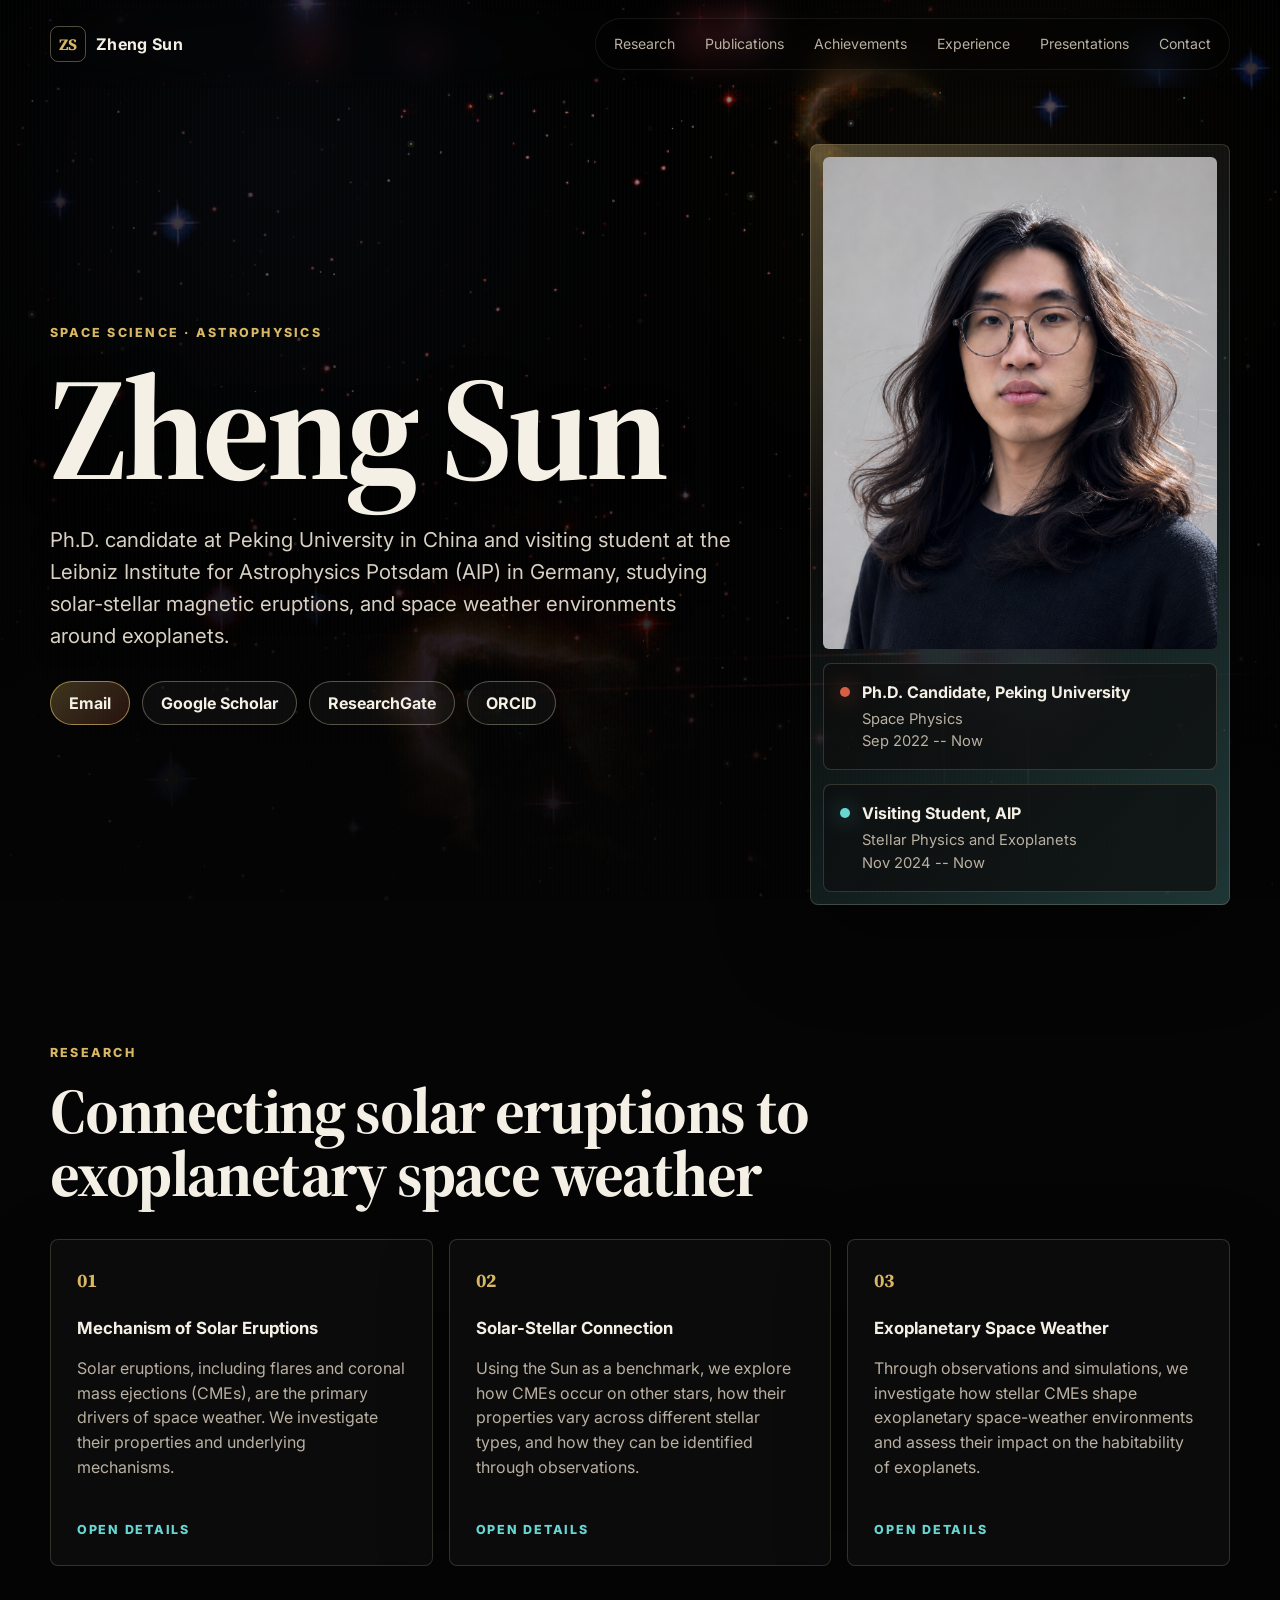
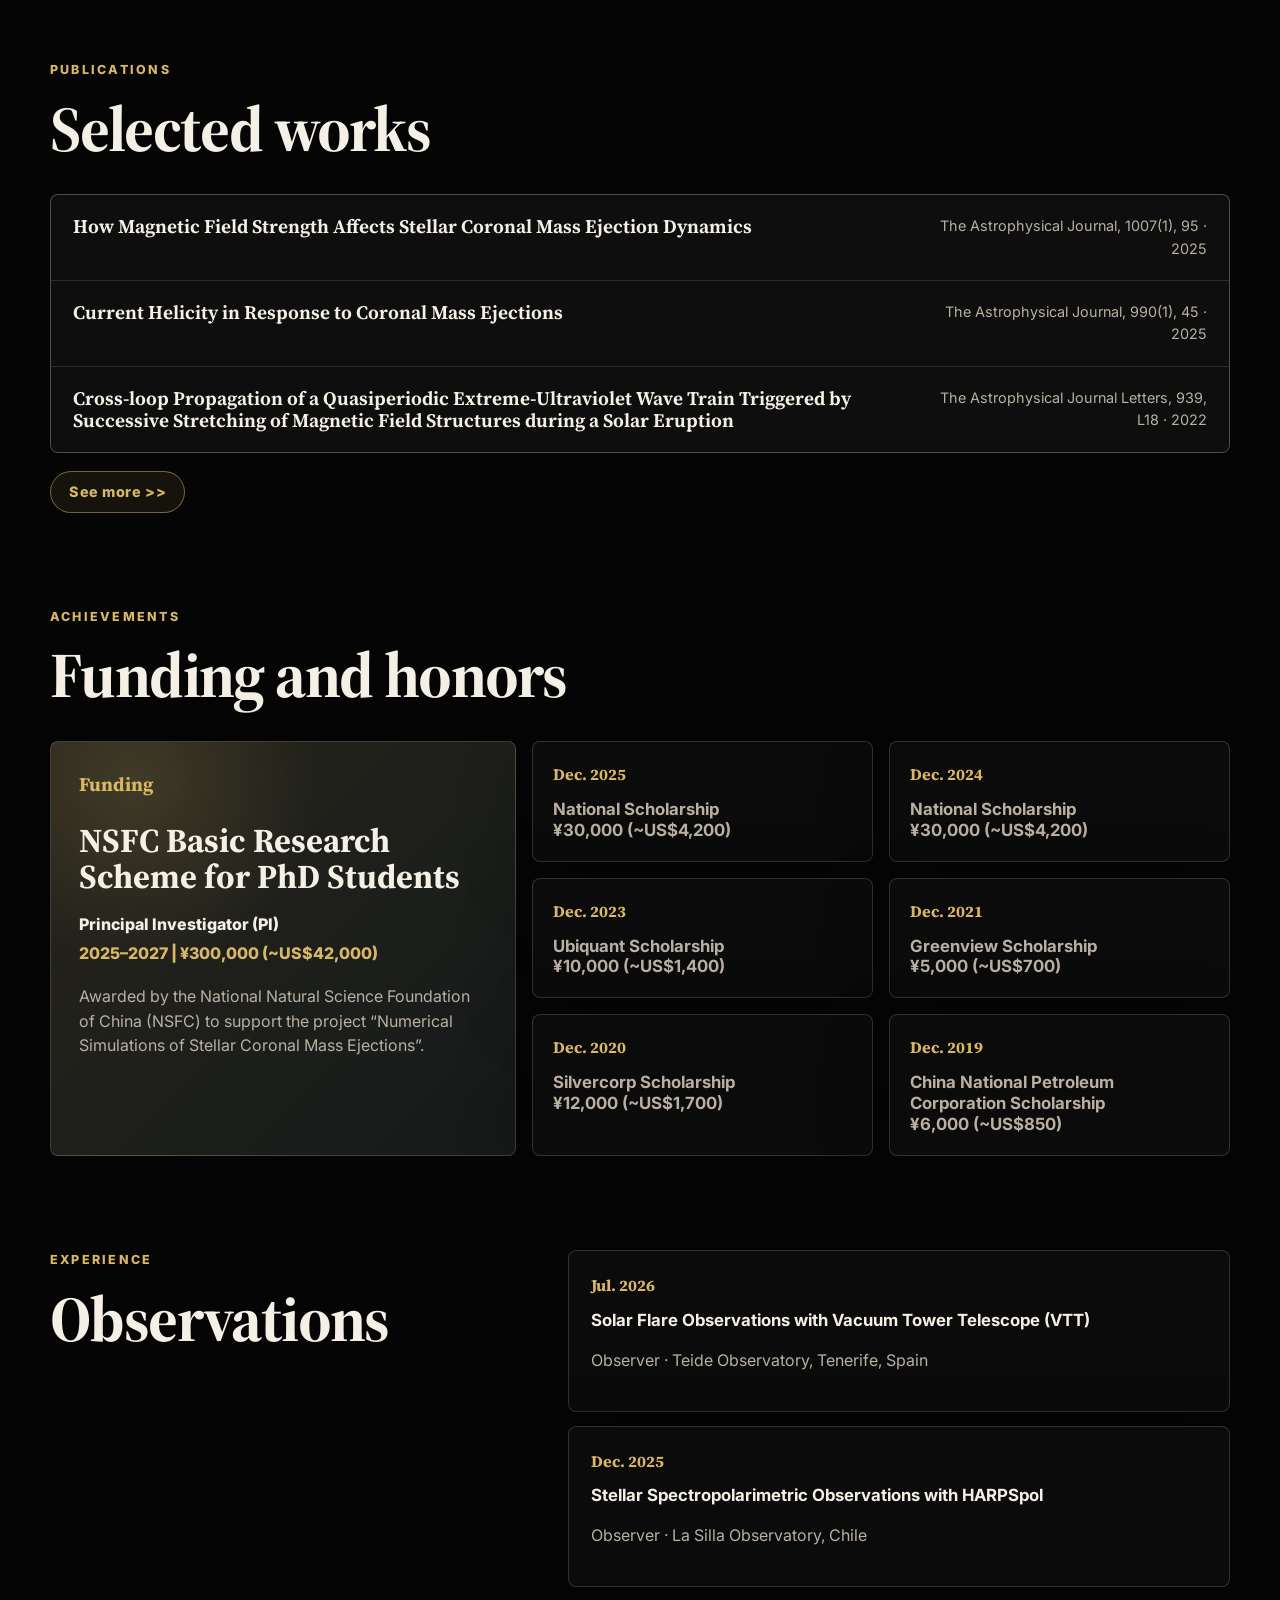
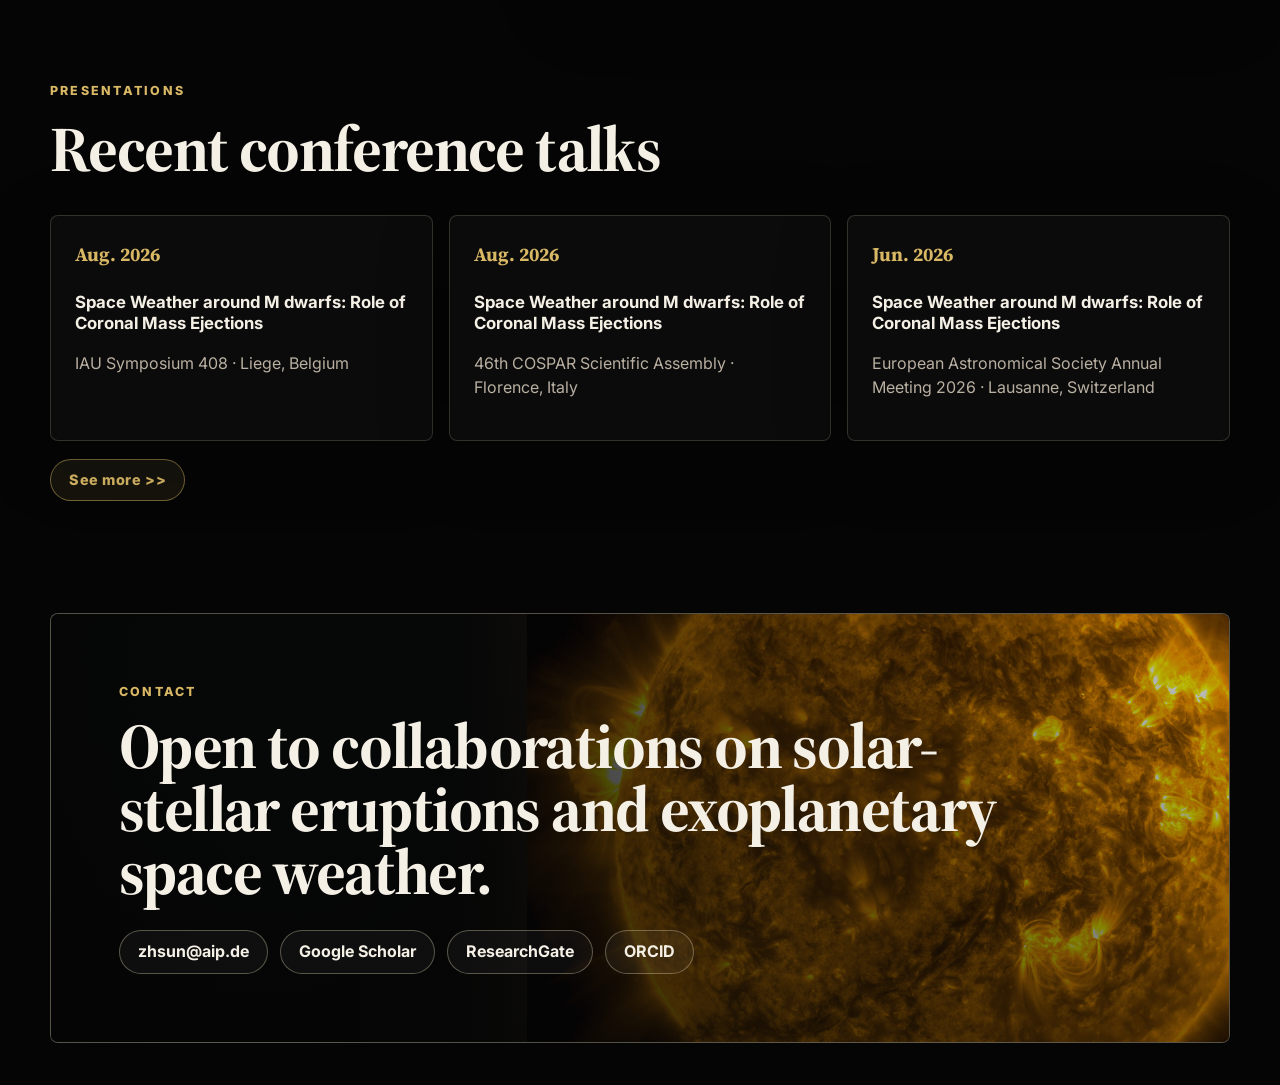
==== index.html @ a1263d25 "Update research portfolio sections" ====
<!doctype html>
<html lang="en">
  <head>
    <meta charset="UTF-8" />
    <meta name="viewport" content="width=device-width, initial-scale=1.0" />
    <meta
      name="description"
      content="Zheng Sun, Ph.D. candidate in space physics working on solar and stellar magnetic eruptions, coronal mass ejections, and exoplanetary space weather."
    />
    <title>Zheng Sun | Space Physics</title>
    <link
      rel="icon"
      href='data:image/svg+xml,<svg xmlns="http://www.w3.org/2000/svg" viewBox="0 0 64 64"><rect width="64" height="64" rx="12" fill="%23050505"/><text x="32" y="39" text-anchor="middle" font-family="Georgia" font-size="24" font-weight="700" fill="%23d8b765">ZS</text></svg>'
    />
    <link rel="preconnect" href="https://fonts.googleapis.com" />
    <link rel="preconnect" href="https://fonts.gstatic.com" crossorigin />
    <link
      href="https://fonts.googleapis.com/css2?family=Inter:wght@400;500;600;700;800&family=Source+Serif+4:opsz,wght@8..60,500;8..60,600;8..60,700&display=swap"
      rel="stylesheet"
    />
    <link rel="stylesheet" href="styles.css" />
  </head>
  <body>
    <div class="site-shell">
      <div class="cosmic-photo-layer" aria-hidden="true"></div>
      <canvas class="starfield" aria-hidden="true"></canvas>
      <div class="grain"></div>

      <header class="topbar" aria-label="Primary navigation">
        <a class="brand" href="#home" aria-label="Zheng Sun home">
          <span class="brand-mark">ZS</span>
          <span>Zheng Sun</span>
        </a>
        <div class="topbar-controls">
          <nav class="nav-links">
            <a href="#research" data-i18n="navResearch">Research</a>
            <a href="#publications" data-i18n="navPublications">Publications</a>
            <a href="#achievements" data-i18n="navAchievements">Achievements</a>
            <a href="#experience" data-i18n="navExperience">Experience</a>
            <a href="#talks" data-i18n="navPresentations">Presentations</a>
            <a href="#contact" data-i18n="navContact">Contact</a>
          </nav>
        </div>
      </header>

      <main id="home">
        <section class="hero section-grid" aria-labelledby="hero-title">
          <div class="hero-copy">
            <p class="eyebrow" data-i18n="heroEyebrow">Space Science · Astrophysics</p>
            <h1 id="hero-title">Zheng Sun</h1>
            <p class="hero-lede" data-i18n="heroLede">
              Ph.D. candidate at Peking University in China and visiting student at the Leibniz Institute for
              Astrophysics Potsdam (AIP) in Germany, studying solar-stellar magnetic eruptions, and
              space weather environments around exoplanets.
            </p>
            <div class="hero-actions" aria-label="Profile links">
              <a class="button primary" href="mailto:zhsun@aip.de" data-i18n="email">Email</a>
              <a
                class="button"
                href="https://scholar.google.com/citations?user=lBU4pfsAAAAJ&hl=zh-CN"
                target="_blank"
                rel="noreferrer"
                >Google Scholar</a
              >
              <a
                class="button"
                href="https://www.researchgate.net/profile/Zheng-Sun-27?ev=hdr_xprf"
                target="_blank"
                rel="noreferrer"
                >ResearchGate</a
              >
              <a
                class="button"
                href="https://orcid.org/0000-0001-5657-7587"
                target="_blank"
                rel="noreferrer"
                >ORCID</a
              >
            </div>
          </div>

          <aside class="portrait-panel" aria-label="Portrait and current roles">
            <div class="portrait-frame">
              <img src="assets/images/portrait.png" alt="Portrait of Zheng Sun" />
            </div>
            <div class="role-card">
              <span class="status-dot" aria-hidden="true"></span>
              <div>
                <strong data-i18n="rolePhd">Ph.D. Candidate, Peking University</strong>
                <p data-i18n="rolePhdMeta">Space Physics<br>Sep 2022 -- Now</p>
              </div>
            </div>
            <div class="role-card muted">
              <span class="status-dot cool" aria-hidden="true"></span>
              <div>
                <strong data-i18n="roleAip">Visiting Student, AIP</strong>
                <p data-i18n="roleAipMeta">Stellar Physics and Exoplanets<br>Nov 2024 -- Now</p>
              </div>
            </div>
          </aside>
        </section>

        <section id="research" class="section-block">
          <div class="section-heading">
            <p class="eyebrow" data-i18n="researchEyebrow">Research</p>
            <h2 data-i18n="researchTitle">Connecting solar eruptions to exoplanetary space weather</h2>
          </div>
          <div class="research-grid">
            <button class="research-card research-trigger" type="button" data-research-panel="0">
              <span class="card-index">01</span>
              <h3 data-i18n="researchCard1Title">Mechanism of Solar Eruptions</h3>
              <p data-i18n="researchCard1Text">
                Solar eruptions, including flares and coronal mass ejections (CMEs), are the primary drivers of space weather. We investigate their properties and underlying mechanisms.
              </p>
              <span class="research-card-action" data-i18n="researchDetailsCta">Open details</span>
            </button>
            <button class="research-card research-trigger" type="button" data-research-panel="1">
              <span class="card-index">02</span>
              <h3 data-i18n="researchCard2Title">Solar-Stellar Connection</h3>
              <p data-i18n="researchCard2Text">
                Using the Sun as a benchmark, we explore how CMEs occur on other stars, how their properties vary across different stellar types, and how they can be identified through observations.
              </p>
              <span class="research-card-action" data-i18n="researchDetailsCta">Open details</span>
            </button>
            <button class="research-card research-trigger" type="button" data-research-panel="2">
              <span class="card-index">03</span>
              <h3 data-i18n="researchCard3Title">Exoplanetary Space Weather</h3>
              <p data-i18n="researchCard3Text">
                Through numerical simulations, we investigate how stellar CMEs shape exoplanetary space-weather environments and assess their impact on the habitability of exoplanets.
              </p>
              <span class="research-card-action" data-i18n="researchDetailsCta">Open details</span>
            </button>
          </div>
        </section>

        <div class="research-modal" data-research-modal hidden aria-hidden="true">
          <div class="research-modal-backdrop" data-research-close></div>
          <section class="research-dialog" role="dialog" aria-modal="true" aria-labelledby="research-modal-title" tabindex="-1">
            <button class="research-close" type="button" data-research-close data-i18n-aria-label="closeResearchModal" aria-label="Close research details">×</button>
            <span class="card-index" data-research-modal-index>01</span>
            <h2 id="research-modal-title" data-research-modal-title></h2>
            <p class="research-modal-summary" data-research-modal-summary></p>
            <div class="research-work-list" data-research-modal-works></div>
          </section>
        </div>

        <section id="publications" class="section-block publications">
          <div class="section-heading">
            <p class="eyebrow" data-i18n="publicationsEyebrow">Publications</p>
            <h2 data-i18n="publicationsTitle">Selected works</h2>
          </div>
          <ol class="publication-list">
            <li>
              <a href="https://iopscience.iop.org/article/10.3847/1538-4357/ae884c" target="_blank" rel="noreferrer" data-i18n="pubSelected1">
                How Magnetic Field Strength Affects Stellar Coronal Mass Ejection Dynamics
              </a>
              <span>The Astrophysical Journal, 1007(1), 95 · 2025</span>
            </li>
            <li>
              <a href="https://iopscience.iop.org/article/10.3847/1538-4357/adf18b/meta" target="_blank" rel="noreferrer" data-i18n="pubSelected2">
                Current Helicity in Response to Coronal Mass Ejections
              </a>
              <span>The Astrophysical Journal, 990(1), 45 · 2025</span>
            </li>
            <li>
              <a href="https://iopscience.iop.org/article/10.3847/2041-8213/ac9aff/meta" target="_blank" rel="noreferrer" data-i18n="pubSelected3">
                Cross-loop Propagation of a Quasiperiodic Extreme-Ultraviolet Wave Train Triggered by Successive Stretching of Magnetic Field Structures during a Solar Eruption
              </a>
              <span>The Astrophysical Journal Letters, 939, L18 · 2022</span>
            </li>
          </ol>
          <button class="expand-button" type="button" data-toggle="all-publications" data-i18n="seeMore" aria-expanded="false">
            See more&gt;&gt;
          </button>
          <div id="all-publications" class="expand-panel" hidden>
            <h3 data-i18n="firstAuthorPublications">First-author publications</h3>
            <ol class="compact-list">
              <li><strong>Z. Sun</strong>, J.D. Alvarado-Gómez, H. Tian, et al. (2025), A Stellar Coronal Mass Ejection Candidate Detected on the Young Solar-Type Star DS Tucana A with VLT/ESPRESSO, submitted to <em>The Astrophysical Journal</em>.</li>
              <li><strong>Z. Sun</strong>, J.D. Alvarado-Gómez, H. Tian, et al. (2025), Intense but Harmless: Space Weather around an M dwarf, submitted to <em>The Astrophysical Journal</em>.</li>
              <li><strong>Z. Sun</strong>, J.D. Alvarado-Gómez &amp; H. Tian (2025). <a href="https://iopscience.iop.org/article/10.3847/1538-4357/ae884c" target="_blank" rel="noreferrer">How Magnetic Field Strength Affects Stellar Coronal Mass Ejection Dynamics</a>. <em>The Astrophysical Journal, 1007(1), 95.</em></li>
              <li><strong>Z. Sun</strong>, J.D. Alvarado-Gómez, H. Tian, et al. (2025). <a href="https://www.aanda.org/articles/aa/full_html/2026/07/aa59875-26/aa59875-26.html" target="_blank" rel="noreferrer">Fine-scale downflows above flare ribbons captured by Solar Orbiter/EUI</a>. <em>Astronomy &amp; Astrophysics, 711, A279</em>.</li>
              <li><strong>Z. Sun</strong>, T. Li, X. Bian, et al. (2025). <a href="https://iopscience.iop.org/article/10.3847/1538-4357/adf18b/meta" target="_blank" rel="noreferrer">Current Helicity in Response to Coronal Mass Ejections</a>. <em>The Astrophysical Jounal, 990(1), 45.</em></li>
              <li><strong>Z. Sun</strong>, H. Tian, T. Li, et al. (2024). <a href="https://iopscience.iop.org/article/10.3847/1538-4357/ad738d" target="_blank" rel="noreferrer">Fast Downflows Observed during a Polar Crown Filament Eruption</a>. <em>The Astrophysical Journal, 974(2), 205.</em></li>
              <li><strong>Z. Sun</strong>, T. Li, Y. Hou, et al. (2024). <a href="https://link.springer.com/article/10.1007/s11207-024-02329-4" target="_blank" rel="noreferrer">The Origin of an Intense Geomagnetic Storm on 2023 December 1st: Successive Buildup and Eruption of Multiple Magnetic Flux Ropes</a>. <em>Solar Physics, 299(6), 1-22.</em></li>
              <li><strong>Z. Sun</strong>, T. Li, Q. Wang, et al. (2024). <a href="https://www.aanda.org/articles/aa/abs/2024/06/aa48734-23/aa48734-23.html" target="_blank" rel="noreferrer">Magnetic helicity evolution during active region emergence and subsequent flare productivity</a>. <em>Astronomy &amp; Astrophysics, 686, A148.</em></li>
              <li><strong>Z. Sun</strong>, T. Li, H. Tian, et al. (2023). <a href="https://iopscience.iop.org/article/10.3847/1538-4357/ace5b1/meta" target="_blank" rel="noreferrer">Observation of Two Splitting Processes in a Partial Filament Eruption on the Sun: the Role of Breakout Reconnection</a>. <em>The Astrophysical Journal, 953(2), 148.</em></li>
              <li><strong>Z. Sun</strong>, H. Tian, P. F. Chen, et al. (2022). <a href="https://iopscience.iop.org/article/10.3847/2041-8213/ac9aff/meta" target="_blank" rel="noreferrer">Cross-loop Propagation of a Quasiperiodic Extreme-Ultraviolet Wave Train Triggered by Successive Stretching of Magnetic Field Structures during a Solar Eruption</a>. <em>The Astrophysical Journal Letters, 939(2), L18.</em></li>
            </ol>
            <h3 data-i18n="coauthoredPublications">Co-authored publications</h3>
            <ol class="compact-list">
              <li>Z. Wu, T. Van Doorsselaere, J. He, …, &amp; <strong>Z. Sun</strong>. (2026). <a href="https://iopscience.iop.org/article/10.3847/2041-8213/ae7369" target="_blank" rel="noreferrer">Imaging Magnetically Driven Astrospheres: A Forward Modelling Approach</a>. <em>The Astrophysical Journal Letters, 1005(2), L41</em></li>
              <li>X. Duan, T. Li, Y. Cui, … &amp; <strong>Z. Sun</strong>. (2026). <a href="https://iopscience.iop.org/article/10.3847/1538-4357/ae63bb" target="_blank" rel="noreferrer">Solar Energetic Particle Events and Associated Type II Radio Bursts from Different Source Regions</a>. <em>The Astrophysical Journal, 1003(1), 53.</em></li>
              <li>F. Qiao, H. Li, J. Wang, Y. Duan, <strong>Z. Sun</strong>, et al. (2025). <a href="https://iopscience.iop.org/article/10.3847/1538-4357/ae4bd9" target="_blank" rel="noreferrer">Fine Structure and Formation Mechanism of a Sunspot Bipolar Light Bridge in NOAA AR 13663</a>. <em>The Astrophysical Journal, 1000(2), 205.</em></li>
              <li>Y. Duan, X. Yan, J. Hong, …, <strong>Z. Sun</strong>, et al. (2025). <a href="https://www.aanda.org/articles/aa/abs/2026/02/aa57158-25/aa57158-25.html" target="_blank" rel="noreferrer">Resolving Interchange Reconnection Dynamics in a Fan-Spine-like Topology Observed by Solar Orbiter</a>. <em>Astronomy &amp; Astrophysics, 706, A1.</em></li>
              <li>X. Duan, T. Li, Y. Hou, …, <strong>Z. Sun</strong>, et al. (2025). <a href="https://iopscience.iop.org/article/10.3847/1538-4357/ade9af" target="_blank" rel="noreferrer">A Statistical Analysis of Magnetic Parameters in Solar Source Regions of Halo Coronal Mass Ejections with and without Solar Energetic Particle Events</a>. <em>The Astrophysical Journal, 988(2), 265.</em></li>
              <li>Y. Chen, H. Lu, H. Tian, …, <strong>Z. Sun</strong>, et al. (2025). <a href="https://iopscience.iop.org/article/10.3847/2041-8213/ade685" target="_blank" rel="noreferrer">Asymmetries in Fe IX 17.1 nm and Fe XII 19.5 nm Line Profiles as Possible Signatures of Obscuration Dimming in Sun-as-a-star Spectra</a>. <em>The Astrophysical Journal Letters, 987(1), L22.</em></li>
              <li>Y. Zhang, T. Li, W. Teng, …, <strong>Z. Sun</strong>, et al. (2025). <a href="https://iopscience.iop.org/article/10.3847/2041-8213/add33b" target="_blank" rel="noreferrer">Quasiperiodic Slow-propagating Extreme-ultraviolet “Wave” Trains after the Filament Eruption</a>. <em>The Astrophysical Journal Letters, 985(1), L1.</em></li>
              <li>L. Chan, X. Bai, Y. Feng, … &amp; <strong>Z. Sun</strong>. (2025). <a href="https://iopscience.iop.org/article/10.3847/1538-4357/adc10a" target="_blank" rel="noreferrer">The Detectability of Coronal Mass Ejections in the Low Corona Using Multi-slit Extreme-ultraviolet Spectroscopy</a>. <em>The Astrophysical Journal, 984(2), 141.</em></li>
              <li>Y. Zhang, T. Li, Y. Hou, X. Duan, <strong>Z. Sun</strong>, et al. (2025). <a href="https://iopscience.iop.org/article/10.3847/2041-8213/adbb6e" target="_blank" rel="noreferrer">Quasiperiodic Super-Alfvénic Slippage along Flare Ribbons Observed by the Interface Region Imaging Spectrograph</a>. <em>The Astrophysical Journal Letters, 982(1), L9.</em></li>
              <li>Y. Duan, H. Chen, Z. Hou, <strong>Z. Sun</strong>, et al. (2025). <a href="https://iopscience.iop.org/article/10.3847/1538-4357/ada556" target="_blank" rel="noreferrer">Ubiquitous Small-scale Extreme-ultraviolet Upflow-like Events above Network Regions Observed by the Solar Orbiter/Extreme Ultraviolet Imager</a>. <em>The Astrophysical Journal, 979(2), 195.</em></li>
              <li>H. Lu, H. Tian, L. Zhang, … &amp; <strong>Z. Sun</strong>. (2025). <a href="https://iopscience.iop.org/article/10.3847/2041-8213/ad93cc/meta" target="_blank" rel="noreferrer">An Extreme Stellar Prominence Eruption Observed by LAMOST Time-Domain Spectroscopy</a>. <em>The Astrophysical Journal Letters, 978(2), L32.</em></li>
              <li>F. Qiao, L. Li, H. Tian, … &amp; <strong>Z. Sun</strong>. (2024). <a href="https://iopscience.iop.org/article/10.3847/1538-4357/ad6770" target="_blank" rel="noreferrer">Three Types of Solar Coronal Rain during Magnetic Reconnection between Open and Closed Magnetic Structures</a>. <em>The Astrophysical Journal, 973(1), 57.</em></li>
              <li>Z. Yang, H. Tian, Y. Zhu, … &amp; <strong>Z. Sun</strong>. (2024). <a href="https://iopscience.iop.org/article/10.3847/1538-4357/ad2a44" target="_blank" rel="noreferrer">Is It Possible to Detect Coronal Mass Ejections on Solar-Type Stars through Extreme-Ultraviolet Spectral Observations?</a>. <em>The Astrophysical Journal, 966(1), 24.</em></li>
              <li>Y. Duan, H. Tian, H. Chen, Y. Shen, <strong>Z. Sun</strong>, et al. (2024). <a href="https://iopscience.iop.org/article/10.3847/2041-8213/ad24f3/meta" target="_blank" rel="noreferrer">Formation of Fan-spine Magnetic Topologies through Flux Emergence and Subsequent Jet Production</a>. <em>The Astrophysical Journal Letters, 962(2), L38.</em></li>
              <li>X. Bai, H. Tian, Y. Deng, …, <strong>Z. Sun</strong>, et al. (2023). <a href="https://iopscience.iop.org/article/10.1088/1674-4527/accc74/meta" target="_blank" rel="noreferrer">The Solar Upper Transition Region Imager (SUTRI) onboard the SATech-01 Satellite</a>. <em>Research in Astronomy and Astrophysics, 23(6), 065014.</em></li>
            </ol>
          </div>
        </section>

        <section id="achievements" class="section-block achievements-section">
          <div class="section-heading">
            <p class="eyebrow" data-i18n="achievementsEyebrow">Achievements</p>
            <h2 data-i18n="achievementsTitle">Funding and honors</h2>
          </div>
          <div class="achievement-layout">
            <article class="achievement-card funding-card">
              <span class="card-index" data-i18n="fundingLabel">Funding</span>
              <h3 data-i18n="fundingTitle">NSFC Basic Research Scheme for PhD Students</h3>
              <p class="achievement-role" data-i18n="fundingRole">Principal Investigator (PI)</p>
              <p class="achievement-meta" data-i18n="fundingMeta">2025–2027 | ¥300,000 (~US$42,000)</p>
              <p data-i18n="fundingDesc">
                Awarded by the National Natural Science Foundation of China (NSFC) to support the project “Numerical Simulations of Stellar Coronal Mass Ejections”.
              </p>
            </article>
 <div class="award-list" aria-label="Scholarships and honors">
  <article class="award-card">
    <time>Dec. 2025</time>
    <h3 data-i18n="award1">National Scholarship<br>¥30,000 (~US$4.2k)</h3>
  </article>

  <article class="award-card">
    <time>Dec. 2024</time>
    <h3 data-i18n="award2">National Scholarship<br>¥30,000 (~US$4,200)</h3>
  </article>

  <article class="award-card">
    <time>Dec. 2023</time>
    <h3 data-i18n="award3">Ubiquant Scholarship<br>¥10,000 (~US$1,400)</h3>
  </article>

  <article class="award-card">
    <time>Dec. 2021</time>
    <h3 data-i18n="award4">Greenview Scholarship<br>¥5,000 (~US$700)</h3>
  </article>

  <article class="award-card">
    <time>Dec. 2020</time>
    <h3 data-i18n="award5">Silvercorp Scholarship<br>¥12,000 (~US$1,700)</h3>
  </article>

  <article class="award-card">
    <time>Dec. 2019</time>
    <h3 data-i18n="award6">China National Petroleum Corporation Scholarship<br>¥6,000 (~US$850)</h3>
  </article>
</div>

          </div>
        </section>

        <section id="experience" class="section-block split-section">
          <div class="section-heading">
            <p class="eyebrow" data-i18n="experienceEyebrow">Experience</p>
            <h2 data-i18n="experienceTitle">Observations</h2>
          </div>
          <div class="timeline">
            <article>
              <time>Jul. 2026</time>
              <h3 data-i18n="experience1Title">Solar Flare Observations with Vacuum Tower Telescope (VTT)</h3>
              <p data-i18n="experience1Text">Observer · Teide Observatory, Tenerife, Spain</p>
            </article>
            <article>
              <time>Dec. 2025</time>
              <h3 data-i18n="experience2Title">Stellar Spectropolarimetric Observations with HARPSpol</h3>
              <p data-i18n="experience2Text">Observer · La Silla Observatory, Chile</p>
            </article>
            
            
          </div>
        </section>

        <section id="talks" class="section-block talks-panel">
          <div class="section-heading">
            <p class="eyebrow" data-i18n="talksEyebrow">Presentations</p>
            <h2 data-i18n="talksTitle">Recent conference talks</h2>
          </div>
          <div class="talk-grid">
            <article>
              <span>Aug. 2026</span>
              <h3 data-i18n="talk1Title">Space Weather around M dwarfs: Role of Coronal Mass Ejections</h3>
              <p data-i18n="talk1Text">IAU Symposium 408 · Liege, Belgium</p>
            </article>
            <article>
              <span>Aug. 2026</span>
              <h3 data-i18n="talk2Title">Space Weather around M dwarfs: Role of Coronal Mass Ejections</h3>
              <p data-i18n="talk2Text">46th COSPAR Scientific Assembly · Florence, Italy</p>
            </article>
            <article>
              <span>Jun. 2026</span>
              <h3 data-i18n="talk3Title">Space Weather around M dwarfs: Role of Coronal Mass Ejections</h3>
              <p data-i18n="talk3Text">European Astronomical Society Annual Meeting 2026 · Lausanne, Switzerland</p>
            </article>
          </div>
          <button class="expand-button" type="button" data-toggle="all-talks" data-i18n="seeMore" aria-expanded="false">
            See more &gt;&gt;
          </button>
          <div id="all-talks" class="expand-panel" hidden>
            <h3 data-i18n="contributedTalks">Contributed talks</h3>
            <ol class="compact-list">
              <li>IAU Symposium 408: Unraveling the Joint Lives of Stars and Exoplanets, Liege, Belgium, Aug. 17-21, 2026. Space Weather around M dwarfs: Role of Coronal Mass Ejections.</li>
              <li>46th COSPAR Scientific Assembly, Florence, Italy, Aug. 1-9, 2026. Space Weather around M dwarfs: Role of Coronal Mass Ejections.</li>
              <li>EAS Annual Meeting 2026, Lausanne, Switzerland, Jun. 29-Jul. 3, 2026. Space Weather around M dwarfs: Role of Coronal Mass Ejections.</li>
              <li>EGU General Assembly 2026, Vienna, Austria, May 3-8, 2026. Current Helicity Reversal during Coronal Mass Ejections.</li>
              <li>Berlin Early-career Space Research Conference, Berlin, Germany, Oct. 6-7, 2025. Space Weather around Moderately-rotating Fully Convective M dwarfs.</li>
              <li>IAU Symposium 400: Solar and Stellar Multi-scale Activitity, Medellin, Colombia, Jul. 21-25, 2025. Space Weather around Moderately-rotating Fully Convective M dwarfs.</li>
              <li>EAS Annual Meeting 2025, Cork, Ireland, Jun. 23-27, 2025. Space Weather around Moderately-rotating Fully Convective M dwarfs.</li>
              <li>6th SWMF User Meeting, online, Mar. 6-7, 2025. Space Weather around Moderately-rotating Fully Convective M dwarfs.</li>
              <li>4th Solar Activity Workshop, Weihai, China, Aug. 12-15, 2024. Fast Downflows in a Polar Crown Filament Eruption.</li>
              <li>45th COSPAR Scientific Assembly, Busan, South Korea, Jul. 13-21, 2024. Magnetic Helicity Evolution during Active Region Emergence and Subsequent Flare Productivity.</li>
              <li>ISSI-BJ International Team Meeting on Magnetohydrodynamic Wavetrains as a Tool for Probing the Solar
Corona, Beijing, China, Dec. 4-8, 2023. Cross-loop EUV Wave Train Triggered by Successive Stretching of Magnetic Field Structures Triggered by Successive Stretching of Magnetic Field Structures during a Solar Eruption.</li>
              <li>1st Joint Conference of ASO-S and CHASE Missions, Wuxi, China, Oct. 10-13, 2023. Two Splitting Processes in a Partial Filament Eruption.</li>
              <li>13th National Space Weather Symposium, Kunming, China, Jul. 18-22, 2023. Magnetic Helicity Evolution during Active Region Emergence and Subsequent Flare Productivity.</li>
              <li>National Solar Physics Meeting, Chengdu, China, Jun. 7-11, 2023. Cross-loop EUV Wave Train Triggered by Successive Stretching of Magnetic Field Structures.</li>
              <li>Workshop on Waves in the Solar and Stellar Atmosphere, online, Apr. 4, 2023. Cross-loop EUV Wave Train Triggered by Successive Stretching of Magnetic Field Structures.</li>
            </ol>
            <h3 data-i18n="posters">Posters</h3>
            <ol class="compact-list">
              <li>Cool Stars 23, Tokyo, Japan, Jun. 15-19, 2026. Space Weather around M dwarfs: Role of Coronal Mass Ejections.</li>
              <li>Solar Orbiter Workshop, Berlin, Germany, Mar. 16-19, 2026. Fine-scale Downflows Above Flare Ribbons Captured by Solar Orbiter/EUI.</li>
              <li>17th European Solar Physics Meeting, Turin, Italy, Sep. 9-13, 2024. Magnetic Helicity Evolution during Active Region Emergence and Subsequent Flare Productivity.</li>
              <li>1st Sun and Space Weather Joint Conference, Altay, China, Aug. 18-21, 2024. Fast Downflows in a Polar Crown Filament Eruption.</li>
              <li>IAU Symposium 388: Solar and Stellar Coronal Mass Ejections, Krakow, Poland, May 5-10, 2024. Fast Downflows in a Polar Crown Filament Eruption.</li>
            </ol>
          </div>
        </section>

        <section id="contact" class="section-block contact-section">
          <div class="contact-visual" aria-hidden="true">
            <img class="contact-sun" src="assets/images/nasa/sdo-sun.jpg" alt="" />
          </div>
          <div class="contact-content">
            <p class="eyebrow" data-i18n="contactEyebrow">Contact</p>
            <h2 data-i18n="contactTitle">Open to collaborations on solar-stellar eruptions and exoplanetary space weather.</h2>
            <div class="contact-links">
              <a href="mailto:zhsun@aip.de">zhsun@aip.de</a>
              <a href="https://scholar.google.com/citations?user=lBU4pfsAAAAJ&hl=zh-CN" target="_blank" rel="noreferrer">Google Scholar</a>
              <a href="https://www.researchgate.net/profile/Zheng-Sun-27?ev=hdr_xprf" target="_blank" rel="noreferrer">ResearchGate</a>
              <a href="https://orcid.org/0000-0001-5657-7587" target="_blank" rel="noreferrer">ORCID</a>
            </div>
          </div>
        </section>
      </main>
    </div>
    <script src="script.js"></script>
    <!-- <script src="script.js"></script> -->
  </body>
</html>
---- styles.css ----
:root {
  color-scheme: dark;
  --bg: #050505;
  --panel: rgba(14, 15, 15, 0.72);
  --panel-strong: rgba(20, 22, 22, 0.9);
  --line: rgba(231, 219, 186, 0.18);
  --line-bright: rgba(231, 219, 186, 0.34);
  --text: #f5f0e6;
  --muted: #b9b0a2;
  --soft: #81796d;
  --gold: #d8b765;
  --cyan: #67d7d4;
  --ember: #d85f45;
  --shadow: 0 30px 90px rgba(0, 0, 0, 0.45);
  --serif: "Source Serif 4", Georgia, serif;
  --sans: "Inter", system-ui, -apple-system, BlinkMacSystemFont, "Segoe UI", sans-serif;
}

* {
  box-sizing: border-box;
}

html {
  scroll-behavior: smooth;
}

body {
  margin: 0;
  min-width: 320px;
  background: var(--bg);
  color: var(--text);
  font-family: var(--sans);
  line-height: 1.55;
}

body.modal-open {
  overflow: hidden;
}

a {
  color: inherit;
  text-decoration: none;
}

.site-shell {
  position: relative;
  min-height: 100vh;
  overflow: hidden;
  isolation: isolate;
}

.cosmic-photo-layer,
.starfield,
.grain {
  position: fixed;
  inset: 0;
  width: 100%;
  height: 100%;
  pointer-events: none;
}

.cosmic-photo-layer {
  position: fixed;
  z-index: -5;
  background:
    radial-gradient(circle at 30% 48%, rgba(0, 0, 0, 0.02), rgba(0, 0, 0, 0.32) 46%, rgba(0, 0, 0, 0.66) 100%),
    linear-gradient(90deg, rgba(0, 0, 0, 0.6), rgba(0, 0, 0, 0.08) 48%, rgba(0, 0, 0, 0.34)),
    linear-gradient(180deg, rgba(0, 0, 0, 0.02), rgba(0, 0, 0, 0.56) 92%),
    url("assets/images/nasa/hubble-freggs.jpg") center center / cover no-repeat;
  filter: saturate(1.28) contrast(1.08) brightness(1.08);
  opacity: 0.98;
}

.starfield {
  opacity: 0.9;
  z-index: -4;
}

.grain {
  z-index: -3;
  background:
    radial-gradient(circle at 22% 18%, rgba(80, 106, 156, 0.06), transparent 30%),
    radial-gradient(circle at 78% 20%, rgba(216, 183, 101, 0.045), transparent 28%),
    linear-gradient(180deg, rgba(5, 5, 5, 0), rgba(5, 5, 5, 0.72) 90%),
    linear-gradient(90deg, rgba(0, 0, 0, 0.34), transparent 52%, rgba(0, 0, 0, 0.12)),
    repeating-linear-gradient(90deg, rgba(255, 255, 255, 0.018) 0 1px, transparent 1px 4px);
}

.topbar {
  position: sticky;
  top: 0;
  z-index: 20;
  display: flex;
  align-items: center;
  justify-content: space-between;
  gap: 24px;
  width: min(1180px, calc(100% - 32px));
  margin: 0 auto;
  padding: 18px 0;
  backdrop-filter: blur(18px);
}

.brand,
.nav-links,
.topbar-controls {
  display: flex;
  align-items: center;
}

.brand {
  gap: 10px;
  font-weight: 700;
  letter-spacing: 0.02em;
}

.brand-mark {
  display: grid;
  width: 36px;
  height: 36px;
  place-items: center;
  border: 1px solid var(--line-bright);
  border-radius: 8px;
  color: var(--gold);
  font-family: var(--serif);
  font-weight: 700;
}

.topbar-controls {
  gap: 10px;
  min-width: 0;
}

.nav-links {
  gap: 6px;
  padding: 6px;
  border: 1px solid rgba(245, 240, 230, 0.08);
  border-radius: 999px;
  background: rgba(5, 5, 5, 0.36);
}

.nav-links a {
  padding: 8px 12px;
  border-radius: 999px;
  color: var(--muted);
  font-size: 0.88rem;
  transition: color 160ms ease, background 160ms ease;
}

.nav-links a:hover,
.nav-links a:focus-visible {
  background: rgba(216, 183, 101, 0.1);
  color: var(--text);
}

main {
  width: min(1180px, calc(100% - 32px));
  margin: 0 auto;
}

.section-grid {
  display: grid;
  grid-template-columns: minmax(0, 1.24fr) minmax(320px, 0.76fr);
  gap: clamp(28px, 6vw, 76px);
  align-items: center;
}

.hero {
  min-height: min(820px, calc(100vh - 72px));
  padding: 56px 0 44px;
}

.eyebrow {
  margin: 0 0 14px;
  color: var(--gold);
  font-size: 0.78rem;
  font-weight: 800;
  letter-spacing: 0.18em;
  text-transform: uppercase;
}

h1,
h2,
h3,
p {
  margin-top: 0;
}

h1,
h2 {
  font-family: var(--serif);
  line-height: 0.98;
}

h1 {
  max-width: 760px;
  margin-bottom: 24px;
  font-size: clamp(4.25rem, 12vw, 9.2rem);
  letter-spacing: -0.03em;
  text-shadow: 0 8px 30px rgba(0, 0, 0, 0.72);
}

h2 {
  max-width: 880px;
  margin-bottom: 0;
  font-size: clamp(2rem, 5vw, 4.6rem);
  letter-spacing: -0.025em;
}

h3 {
  font-size: 1.05rem;
  line-height: 1.25;
}

.hero-lede {
  max-width: 760px;
  margin-bottom: 30px;
  color: #d8d0c3;
  font-size: clamp(1.05rem, 2vw, 1.28rem);
  text-shadow: 0 4px 18px rgba(0, 0, 0, 0.84);
}

.hero-actions,
.contact-links {
  display: flex;
  flex-wrap: wrap;
  gap: 12px;
}

.button,
.contact-links a {
  display: inline-flex;
  align-items: center;
  min-height: 44px;
  padding: 0 18px;
  border: 1px solid var(--line-bright);
  border-radius: 999px;
  background: rgba(255, 255, 255, 0.04);
  color: var(--text);
  font-weight: 700;
  transition: transform 180ms ease, border-color 180ms ease, background 180ms ease;
}

.button:hover,
.contact-links a:hover {
  transform: translateY(-2px);
  border-color: rgba(216, 183, 101, 0.75);
  background: rgba(216, 183, 101, 0.1);
}

.button.primary {
  border-color: rgba(216, 183, 101, 0.65);
  background: linear-gradient(135deg, rgba(216, 183, 101, 0.28), rgba(216, 95, 69, 0.16));
}

.portrait-panel {
  position: relative;
  display: grid;
  gap: 14px;
  padding: 12px;
  border: 1px solid var(--line);
  border-radius: 8px;
  background: linear-gradient(180deg, rgba(255, 255, 255, 0.06), rgba(255, 255, 255, 0.02));
  box-shadow: var(--shadow);
}

.portrait-panel::before {
  position: absolute;
  inset: -1px;
  z-index: -1;
  border-radius: inherit;
  background: linear-gradient(135deg, rgba(216, 183, 101, 0.3), transparent 34%, rgba(103, 215, 212, 0.22));
  content: "";
}

.portrait-frame {
  overflow: hidden;
  aspect-ratio: 4 / 5;
  border-radius: 6px;
  background: #111;
}

.portrait-frame img {
  display: block;
  width: 100%;
  height: 100%;
  object-fit: cover;
  object-position: center 18%;
  filter: saturate(0.82) contrast(1.05);
}

.role-card {
  display: grid;
  grid-template-columns: auto 1fr;
  gap: 12px;
  padding: 16px;
  border: 1px solid var(--line);
  border-radius: 8px;
  background: var(--panel);
}

.role-card p {
  margin: 3px 0 0;
  color: var(--muted);
  font-size: 0.92rem;
}

.status-dot {
  width: 10px;
  height: 10px;
  margin-top: 7px;
  border-radius: 50%;
  background: var(--ember);
  box-shadow: 0 0 22px rgba(216, 95, 69, 0.78);
}

.status-dot.cool {
  background: var(--cyan);
  box-shadow: 0 0 22px rgba(103, 215, 212, 0.7);
}

.section-block {
  padding: 94px 0 0;
}

.section-heading {
  display: grid;
  gap: 4px;
  margin-bottom: 34px;
}

.research-grid,
.talk-grid,
.award-list {
  display: grid;
  grid-template-columns: repeat(3, minmax(0, 1fr));
  gap: 16px;
}

.research-card,
.achievement-card,
.award-card,
.talk-grid article,
.timeline article {
  border: 1px solid var(--line);
  border-radius: 8px;
  background: var(--panel);
  box-shadow: 0 18px 70px rgba(0, 0, 0, 0.28);
}

.research-card {
  min-height: 272px;
  padding: 26px;
}

.research-trigger {
  display: grid;
  width: 100%;
  color: inherit;
  font: inherit;
  text-align: left;
  cursor: pointer;
  appearance: none;
  transition: transform 180ms ease, border-color 180ms ease, background 180ms ease, box-shadow 180ms ease;
}

.research-trigger:hover,
.research-trigger:focus-visible {
  transform: translateY(-4px);
  border-color: rgba(216, 183, 101, 0.46);
  background:
    radial-gradient(circle at 18% 8%, rgba(216, 183, 101, 0.12), transparent 34%),
    rgba(18, 18, 18, 0.78);
  box-shadow: 0 22px 80px rgba(0, 0, 0, 0.38);
  outline: none;
}

.research-card-action {
  align-self: end;
  margin-top: 24px;
  color: var(--cyan);
  font-size: 0.78rem;
  font-weight: 800;
  letter-spacing: 0.14em;
  text-transform: uppercase;
}

.research-modal {
  position: fixed;
  inset: 0;
  z-index: 80;
  display: grid;
  place-items: center;
  padding: clamp(14px, 3vw, 34px);
}

.research-modal[hidden] {
  display: none;
}

.research-modal-backdrop {
  position: absolute;
  inset: 0;
  background:
    radial-gradient(circle at 24% 18%, rgba(216, 183, 101, 0.16), transparent 28%),
    radial-gradient(circle at 78% 26%, rgba(103, 215, 212, 0.12), transparent 30%),
    linear-gradient(180deg, rgba(0, 0, 0, 0.64), rgba(0, 0, 0, 0.86));
  backdrop-filter: blur(18px) saturate(1.1);
}

.research-dialog {
  position: relative;
  width: min(1220px, 100%);
  max-height: min(840px, calc(100vh - 40px));
  overflow: auto;
  padding: clamp(24px, 4.6vw, 50px);
  border: 1px solid rgba(216, 183, 101, 0.38);
  border-radius: 12px;
  background:
    radial-gradient(circle at 16% 0%, rgba(216, 183, 101, 0.16), transparent 34%),
    radial-gradient(circle at 86% 12%, rgba(103, 215, 212, 0.12), transparent 32%),
    linear-gradient(145deg, rgba(20, 22, 22, 0.97), rgba(8, 8, 8, 0.95)),
    var(--panel-strong);
  box-shadow: 0 34px 110px rgba(0, 0, 0, 0.66), inset 0 1px 0 rgba(255, 255, 255, 0.08);
}

.research-dialog::before {
  position: absolute;
  top: 0;
  right: 76px;
  left: 42px;
  height: 1px;
  background: linear-gradient(90deg, transparent, rgba(216, 183, 101, 0.86), rgba(103, 215, 212, 0.42), transparent);
  content: "";
}

.research-dialog::after {
  position: absolute;
  top: 28px;
  right: 94px;
  width: 116px;
  height: 116px;
  border: 1px solid rgba(216, 183, 101, 0.18);
  border-radius: 999px;
  background:
    radial-gradient(circle, rgba(216, 183, 101, 0.18), transparent 56%),
    conic-gradient(from 80deg, transparent, rgba(103, 215, 212, 0.16), transparent, rgba(216, 183, 101, 0.18), transparent);
  opacity: 0.48;
  pointer-events: none;
  content: "";
}

.research-close {
  position: absolute;
  top: 18px;
  right: 18px;
  display: grid;
  width: 40px;
  height: 40px;
  place-items: center;
  border: 1px solid var(--line);
  border-radius: 999px;
  background: rgba(255, 255, 255, 0.04);
  color: var(--text);
  cursor: pointer;
  font: inherit;
  font-size: 1.5rem;
  line-height: 1;
}

.research-close:hover,
.research-close:focus-visible {
  border-color: rgba(216, 183, 101, 0.58);
  color: var(--gold);
  outline: none;
}

.research-dialog h2 {
  max-width: 840px;
  margin-bottom: 18px;
  padding-right: 42px;
  font-size: clamp(2rem, 5vw, 3.7rem);
}

.research-modal-summary {
  max-width: 820px;
  margin-bottom: 34px;
  color: var(--muted);
  font-size: 1.02rem;
}

.research-work-list {
  display: grid;
  gap: 22px;
}

.research-work-item {
  position: relative;
  display: grid;
  color: inherit;
  text-decoration: none;
  min-height: 342px;
  grid-template-columns: minmax(360px, 0.88fr) minmax(470px, 1.12fr);
  grid-template-rows: auto auto 1fr auto;
  gap: 12px 24px;
  overflow: hidden;
  padding: 18px;
  border: 1px solid rgba(231, 219, 186, 0.18);
  border-radius: 10px;
  background:
    linear-gradient(120deg, rgba(255, 255, 255, 0.05), transparent 34%),
    radial-gradient(circle at 12% 0%, rgba(216, 183, 101, 0.12), transparent 28%),
    rgba(255, 255, 255, 0.032);
  box-shadow: inset 0 1px 0 rgba(255, 255, 255, 0.055);
  transition: transform 180ms ease, border-color 180ms ease, background 180ms ease;
}

.research-work-item::before {
  position: absolute;
  inset: 0;
  border-radius: inherit;
  background:
    linear-gradient(90deg, rgba(216, 183, 101, 0.18), transparent 24%, transparent 76%, rgba(103, 215, 212, 0.14));
  opacity: 0;
  pointer-events: none;
  content: "";
  transition: opacity 180ms ease;
}

.research-work-item:hover {
  transform: translateY(-2px);
  border-color: rgba(216, 183, 101, 0.34);
  background:
    linear-gradient(120deg, rgba(255, 255, 255, 0.064), transparent 34%),
    radial-gradient(circle at 12% 0%, rgba(216, 183, 101, 0.15), transparent 28%),
    rgba(255, 255, 255, 0.042);
}

.research-work-item:focus-visible {
  border-color: rgba(103, 215, 212, 0.6);
  box-shadow:
    0 0 0 3px rgba(103, 215, 212, 0.16),
    inset 0 1px 0 rgba(255, 255, 255, 0.055);
  outline: none;
}

.research-work-item:hover::before {
  opacity: 1;
}

.research-work-media {
  display: grid;
  grid-column: 1;
  grid-row: 1 / 5;
  width: 100%;
  max-height: 340px;
  height: auto;
  margin: 0;
  align-self: center;
  place-items: center;
  overflow: hidden;
  border: 1px solid rgba(103, 215, 212, 0.24);
  border-radius: 9px;
  background:
    radial-gradient(circle at 50% 42%, rgba(103, 215, 212, 0.13), transparent 34%),
    linear-gradient(135deg, rgba(255, 255, 255, 0.052), rgba(255, 255, 255, 0.012));
  aspect-ratio: var(--media-aspect, 16 / 9);
  box-shadow:
    0 18px 50px rgba(0, 0, 0, 0.36),
    inset 0 0 0 1px rgba(255, 255, 255, 0.035);
}

.research-work-media.is-loaded {
  background:
    radial-gradient(circle at 50% 42%, rgba(103, 215, 212, 0.09), transparent 34%),
    rgba(255, 255, 255, 0.025);
}

.research-work-media img {
  display: block;
  width: calc(100% - 14px);
  height: calc(100% - 14px);
  max-height: 326px;
  object-fit: contain;
  border-radius: 6px;
  transition: transform 260ms ease, filter 260ms ease;
}

.research-work-item:hover .research-work-media img {
  filter: saturate(1.06) contrast(1.03);
  transform: scale(1.015);
}

.research-work-media span {
  color: var(--soft);
  font-size: 0.78rem;
  font-weight: 800;
  letter-spacing: 0.12em;
  text-transform: uppercase;
}

.research-work-label {
  display: inline-block;
  position: relative;
  z-index: 1;
  grid-column: 2;
  margin-bottom: 10px;
  width: max-content;
  padding: 5px 10px;
  border: 1px solid rgba(216, 183, 101, 0.3);
  border-radius: 999px;
  background: rgba(216, 183, 101, 0.08);
  color: var(--gold);
  font-size: 0.72rem;
  font-weight: 800;
  letter-spacing: 0.14em;
  text-transform: uppercase;
}

.research-work-item h3 {
  position: relative;
  z-index: 1;
  grid-column: 2;
  margin-bottom: 4px;
  font-family: var(--serif);
  font-size: clamp(1.32rem, 2vw, 1.88rem);
  line-height: 1.08;
}

.research-work-item p {
  position: relative;
  z-index: 1;
  grid-column: 2;
  margin-bottom: 0;
  color: var(--muted);
  font-size: 0.98rem;
  line-height: 1.7;
}

.research-work-link {
  position: relative;
  z-index: 1;
  grid-column: 2;
  align-self: end;
  width: max-content;
  margin-top: 4px;
  color: var(--cyan);
  font-size: 0.78rem;
  font-weight: 800;
  letter-spacing: 0.12em;
  text-transform: uppercase;
}

.research-work-item:nth-child(even) {
  grid-template-columns: minmax(470px, 1.12fr) minmax(360px, 0.88fr);
}

.research-work-item:nth-child(even) .research-work-media {
  grid-column: 2;
}

.research-work-item:nth-child(even) .research-work-label,
.research-work-item:nth-child(even) h3,
.research-work-item:nth-child(even) p,
.research-work-item:nth-child(even) .research-work-link {
  grid-column: 1;
}

.achievement-layout {
  display: grid;
  grid-template-columns: minmax(280px, 0.92fr) minmax(0, 1.38fr);
  gap: 16px;
  align-items: stretch;
}

.achievement-card {
  min-height: 100%;
  padding: 28px;
  background:
    radial-gradient(circle at 18% 10%, rgba(216, 183, 101, 0.16), transparent 34%),
    linear-gradient(135deg, rgba(216, 183, 101, 0.1), rgba(103, 215, 212, 0.035)),
    var(--panel-strong);
}

.achievement-card h3 {
  max-width: 640px;
  margin-bottom: 18px;
  font-family: var(--serif);
  font-size: clamp(1.45rem, 3vw, 2.1rem);
  line-height: 1.08;
}

.achievement-card p {
  color: var(--muted);
}

.achievement-role {
  margin-bottom: 4px;
  color: var(--text) !important;
  font-weight: 800;
}

.achievement-meta {
  margin-bottom: 18px;
  color: var(--gold) !important;
  font-weight: 800;
}

.award-list {
  grid-template-columns: repeat(2, minmax(0, 1fr));
}

.award-card {
  min-height: 118px;
  padding: 20px;
}

.award-card time {
  display: inline-block;
  margin-bottom: 12px;
  color: var(--gold);
  font-family: var(--serif);
  font-size: 1rem;
  font-weight: 700;
}

.award-card h3 {
  margin-bottom: 0;
}

.card-index,
.talk-grid span,
.timeline time {
  display: inline-block;
  margin-bottom: 22px;
  color: var(--gold);
  font-family: var(--serif);
  font-size: 1.2rem;
  font-weight: 700;
}

.research-card p,
.award-card h3,
.talk-grid p,
.timeline p {
  color: var(--muted);
}

.publication-list {
  display: grid;
  gap: 1px;
  margin: 0;
  padding: 0;
  list-style: none;
  overflow: hidden;
  border: 1px solid var(--line);
  border-radius: 8px;
  background: var(--line);
}

.publication-list li {
  display: grid;
  grid-template-columns: 1fr auto;
  gap: 22px;
  align-items: start;
  padding: 20px 22px;
  background: rgba(9, 10, 10, 0.86);
}

.publication-list a {
  font-family: var(--serif);
  font-size: 1.2rem;
  font-weight: 650;
  line-height: 1.18;
}

.publication-list a:hover {
  color: var(--gold);
}

.publication-list span {
  max-width: 270px;
  color: var(--muted);
  font-size: 0.9rem;
  text-align: right;
}

.split-section {
  display: grid;
  grid-template-columns: minmax(0, 0.8fr) minmax(0, 1.2fr);
  gap: clamp(24px, 6vw, 76px);
  align-items: start;
}

.timeline {
  position: relative;
  display: grid;
  gap: 14px;
}

.timeline article {
  padding: 22px;
}

.timeline time {
  margin-bottom: 12px;
  font-size: 1rem;
}

.talk-grid article {
  padding: 24px;
}

.expand-button {
  display: inline-flex;
  align-items: center;
  justify-content: center;
  min-height: 42px;
  margin-top: 18px;
  padding: 0 18px;
  border: 1px solid rgba(216, 183, 101, 0.5);
  border-radius: 999px;
  background: rgba(216, 183, 101, 0.08);
  color: var(--gold);
  cursor: pointer;
  font: inherit;
  font-size: 0.9rem;
  font-weight: 800;
  letter-spacing: 0.04em;
  transition: transform 180ms ease, background 180ms ease, border-color 180ms ease;
}

.expand-button:hover,
.expand-button:focus-visible {
  transform: translateY(-2px);
  border-color: rgba(216, 183, 101, 0.85);
  background: rgba(216, 183, 101, 0.15);
}

.expand-button.inline {
  justify-self: start;
  margin-top: 2px;
}

.expand-panel {
  margin-top: 18px;
  padding: 24px;
  border: 1px solid var(--line);
  border-radius: 8px;
  background:
    linear-gradient(135deg, rgba(216, 183, 101, 0.07), rgba(103, 215, 212, 0.04)),
    rgba(9, 10, 10, 0.86);
  box-shadow: 0 18px 70px rgba(0, 0, 0, 0.24);
}

.expand-panel.compact {
  display: grid;
  gap: 14px;
  padding: 0;
  border: 0;
  background: transparent;
  box-shadow: none;
}

.expand-panel h3 {
  margin: 0 0 14px;
  color: var(--text);
  font-family: var(--serif);
  font-size: 1.45rem;
}

.expand-panel h3:not(:first-child) {
  margin-top: 28px;
}

.compact-list {
  display: grid;
  gap: 10px;
  margin: 0;
  padding-left: 1.25rem;
  color: var(--muted);
}

.compact-list li {
  padding-left: 4px;
}

.compact-list a {
  color: var(--text);
  text-decoration: underline;
  text-decoration-color: rgba(216, 183, 101, 0.4);
  text-underline-offset: 3px;
}

.compact-list a:hover {
  color: var(--gold);
}

.contact-section {
  position: relative;
  overflow: hidden;
  margin: 112px 0 42px;
  padding: clamp(34px, 6vw, 68px);
  border: 1px solid var(--line-bright);
  border-radius: 8px;
  background:
    radial-gradient(circle at 76% 45%, rgba(216, 183, 101, 0.16), transparent 42%),
    radial-gradient(circle at 16% 18%, rgba(103, 215, 212, 0.08), transparent 30%),
    rgba(8, 9, 10, 0.94);
}

.contact-section::before {
  position: absolute;
  inset: 0;
  z-index: 1;
  background:
    linear-gradient(90deg, rgba(5, 5, 5, 0.94), rgba(5, 5, 5, 0.68) 44%, rgba(5, 5, 5, 0.14)),
    linear-gradient(180deg, rgba(5, 5, 5, 0.08), rgba(5, 5, 5, 0.42));
  content: "";
}

.contact-visual {
  position: absolute;
  inset: 0;
  z-index: 0;
  overflow: hidden;
}

.contact-visual img {
  position: absolute;
  user-select: none;
  pointer-events: none;
}

.contact-sun {
  top: 50%;
  right: -10%;
  width: min(66vw, 820px);
  max-width: none;
  transform: translateY(-50%);
  opacity: 1;
  filter: saturate(1.25) contrast(1.16) brightness(1.22) drop-shadow(0 0 48px rgba(216, 183, 101, 0.24));
  animation: solarDrift 16s ease-in-out infinite alternate;
}

.contact-content {
  position: relative;
  z-index: 2;
  max-width: 920px;
}

.contact-content h2 {
  margin-bottom: 26px;
}

@keyframes solarDrift {
  from {
    transform: translateY(-50%) scale(1);
  }

  to {
    transform: translateY(-52%) scale(1.035);
  }
}

.reveal {
  opacity: 0;
  transform: translateY(22px);
  transition: opacity 700ms ease, transform 700ms ease;
}

.reveal.is-visible {
  opacity: 1;
  transform: translateY(0);
}

@media (prefers-reduced-motion: reduce) {
  html {
    scroll-behavior: auto;
  }

  *,
  *::before,
  *::after {
    transition-duration: 1ms !important;
    animation-duration: 1ms !important;
    animation-iteration-count: 1 !important;
  }

  .starfield {
    opacity: 0.46;
  }

  .contact-sun {
    animation: none;
  }
}

@media (max-width: 900px) {
  .topbar {
    position: relative;
    align-items: flex-start;
  }

  .topbar-controls {
    max-width: 70vw;
  }

  .nav-links {
    max-width: 100%;
    overflow-x: auto;
    justify-content: flex-start;
  }

  .section-grid,
  .split-section {
    grid-template-columns: 1fr;
  }

  .hero {
    min-height: 0;
    padding-top: 54px;
  }

  .portrait-panel {
    max-width: 430px;
  }

  .research-grid,
  .achievement-layout,
  .talk-grid {
    grid-template-columns: repeat(2, minmax(0, 1fr));
  }

  .research-dialog {
    max-height: calc(100vh - 28px);
  }

  .research-dialog::after {
    display: none;
  }

  .research-work-item,
  .research-work-item:nth-child(even) {
    min-height: 0;
    grid-template-columns: 1fr;
    grid-template-rows: auto;
    gap: 12px;
  }

  .research-work-media,
  .research-work-item:nth-child(even) .research-work-media,
  .research-work-label,
  .research-work-item:nth-child(even) .research-work-label,
  .research-work-item h3,
  .research-work-item:nth-child(even) h3,
  .research-work-item p,
  .research-work-item:nth-child(even) p,
  .research-work-link,
  .research-work-item:nth-child(even) .research-work-link {
    grid-column: 1;
  }

  .research-work-media,
  .research-work-item:nth-child(even) .research-work-media {
    grid-row: auto;
    max-height: none;
    height: auto;
  }

  .research-work-media img {
    max-height: none;
  }

  .achievement-layout {
    grid-template-columns: 1fr;
  }

  .publication-list li {
    grid-template-columns: 1fr;
  }

  .publication-list span {
    max-width: none;
    text-align: left;
  }
}

@media (max-width: 620px) {
  main,
  .topbar {
    width: min(100% - 22px, 1180px);
  }

  .topbar {
    display: grid;
    gap: 14px;
  }

  .topbar-controls {
    width: 100%;
    max-width: none;
  }

  .nav-links {
    flex: 1;
    width: auto;
    max-width: none;
  }

  .nav-links a {
    padding: 8px 10px;
    font-size: 0.82rem;
  }

  h1 {
    font-size: clamp(3.4rem, 19vw, 5.4rem);
  }

  .research-grid,
  .award-list,
  .talk-grid {
    grid-template-columns: 1fr;
  }

  .section-block {
    padding-top: 68px;
  }

  .research-modal {
    padding: 10px;
  }

  .research-dialog {
    padding: 22px;
  }

  .research-dialog h2 {
    padding-right: 34px;
  }

  .research-work-item {
    padding: 14px;
  }

  .contact-section {
    margin-top: 68px;
    padding: 26px;
  }

  .contact-sun {
    right: -58%;
    width: 142vw;
    opacity: 0.76;
  }
}
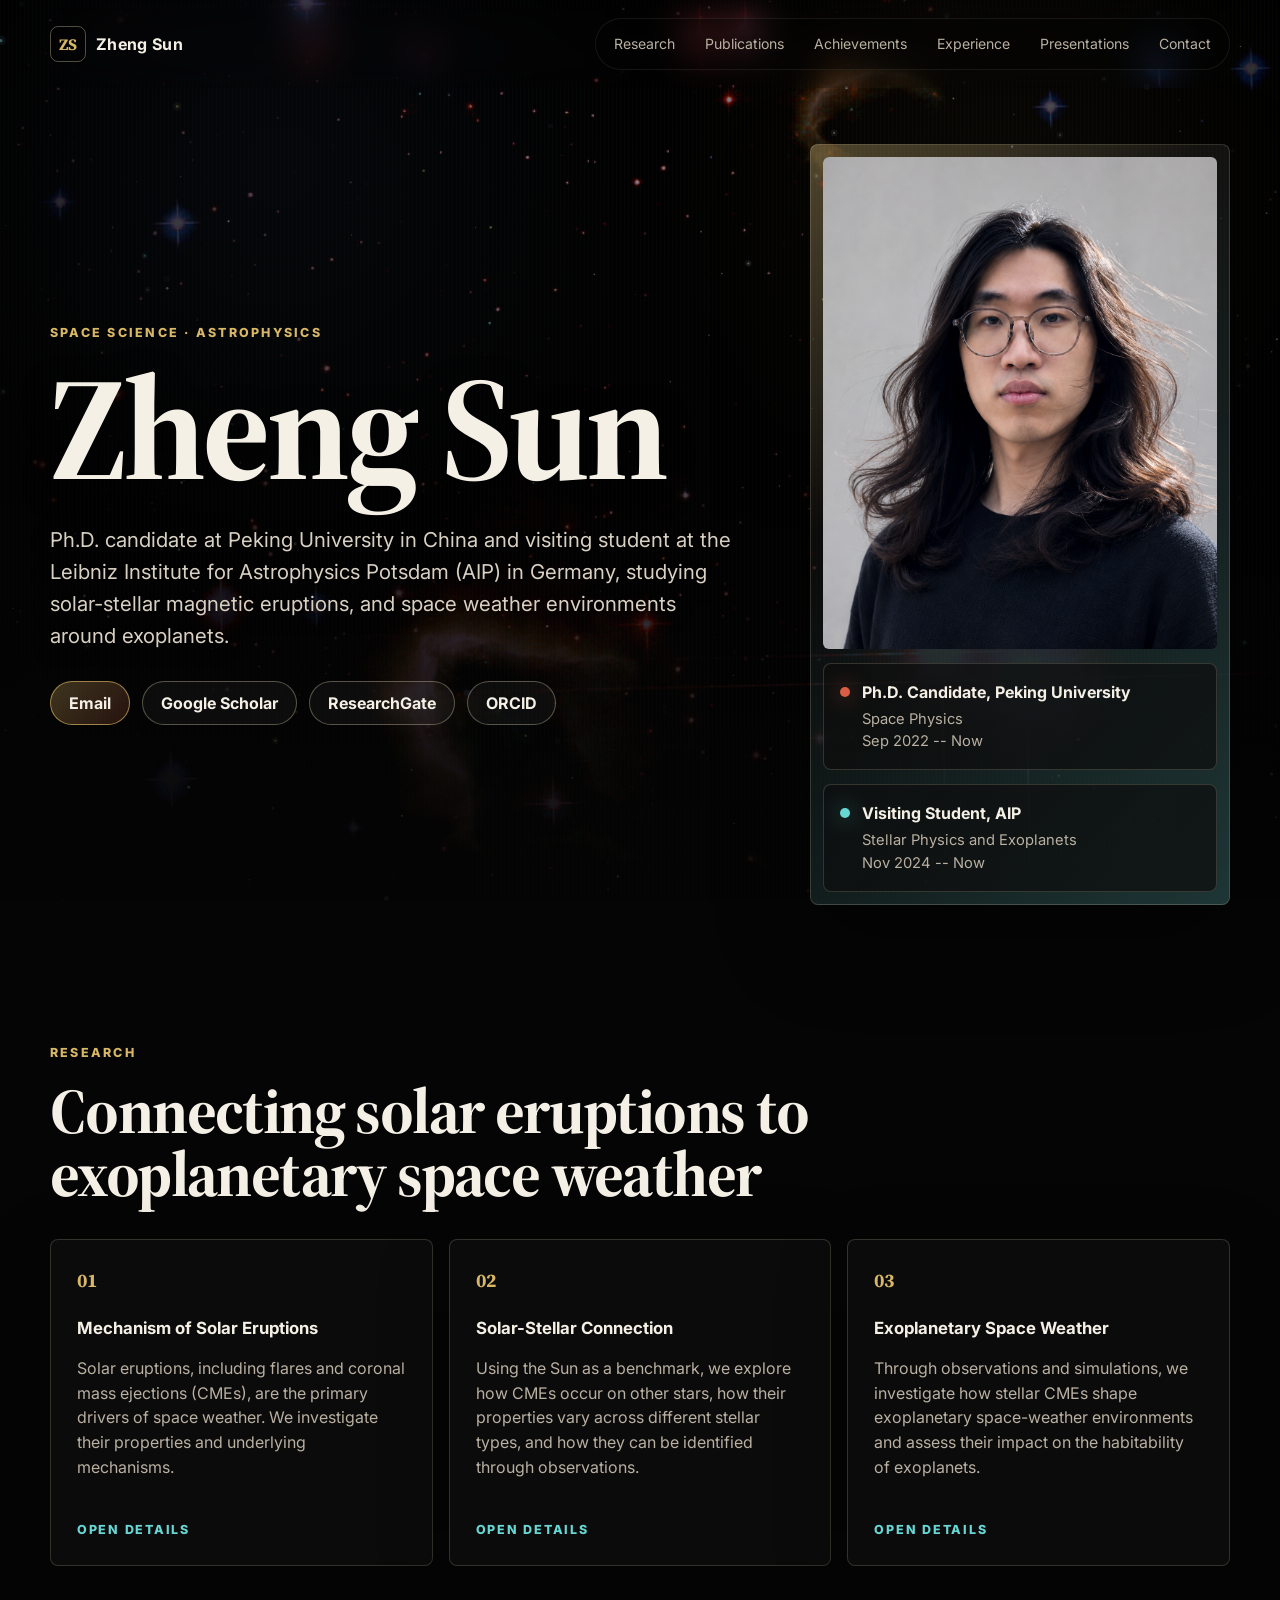
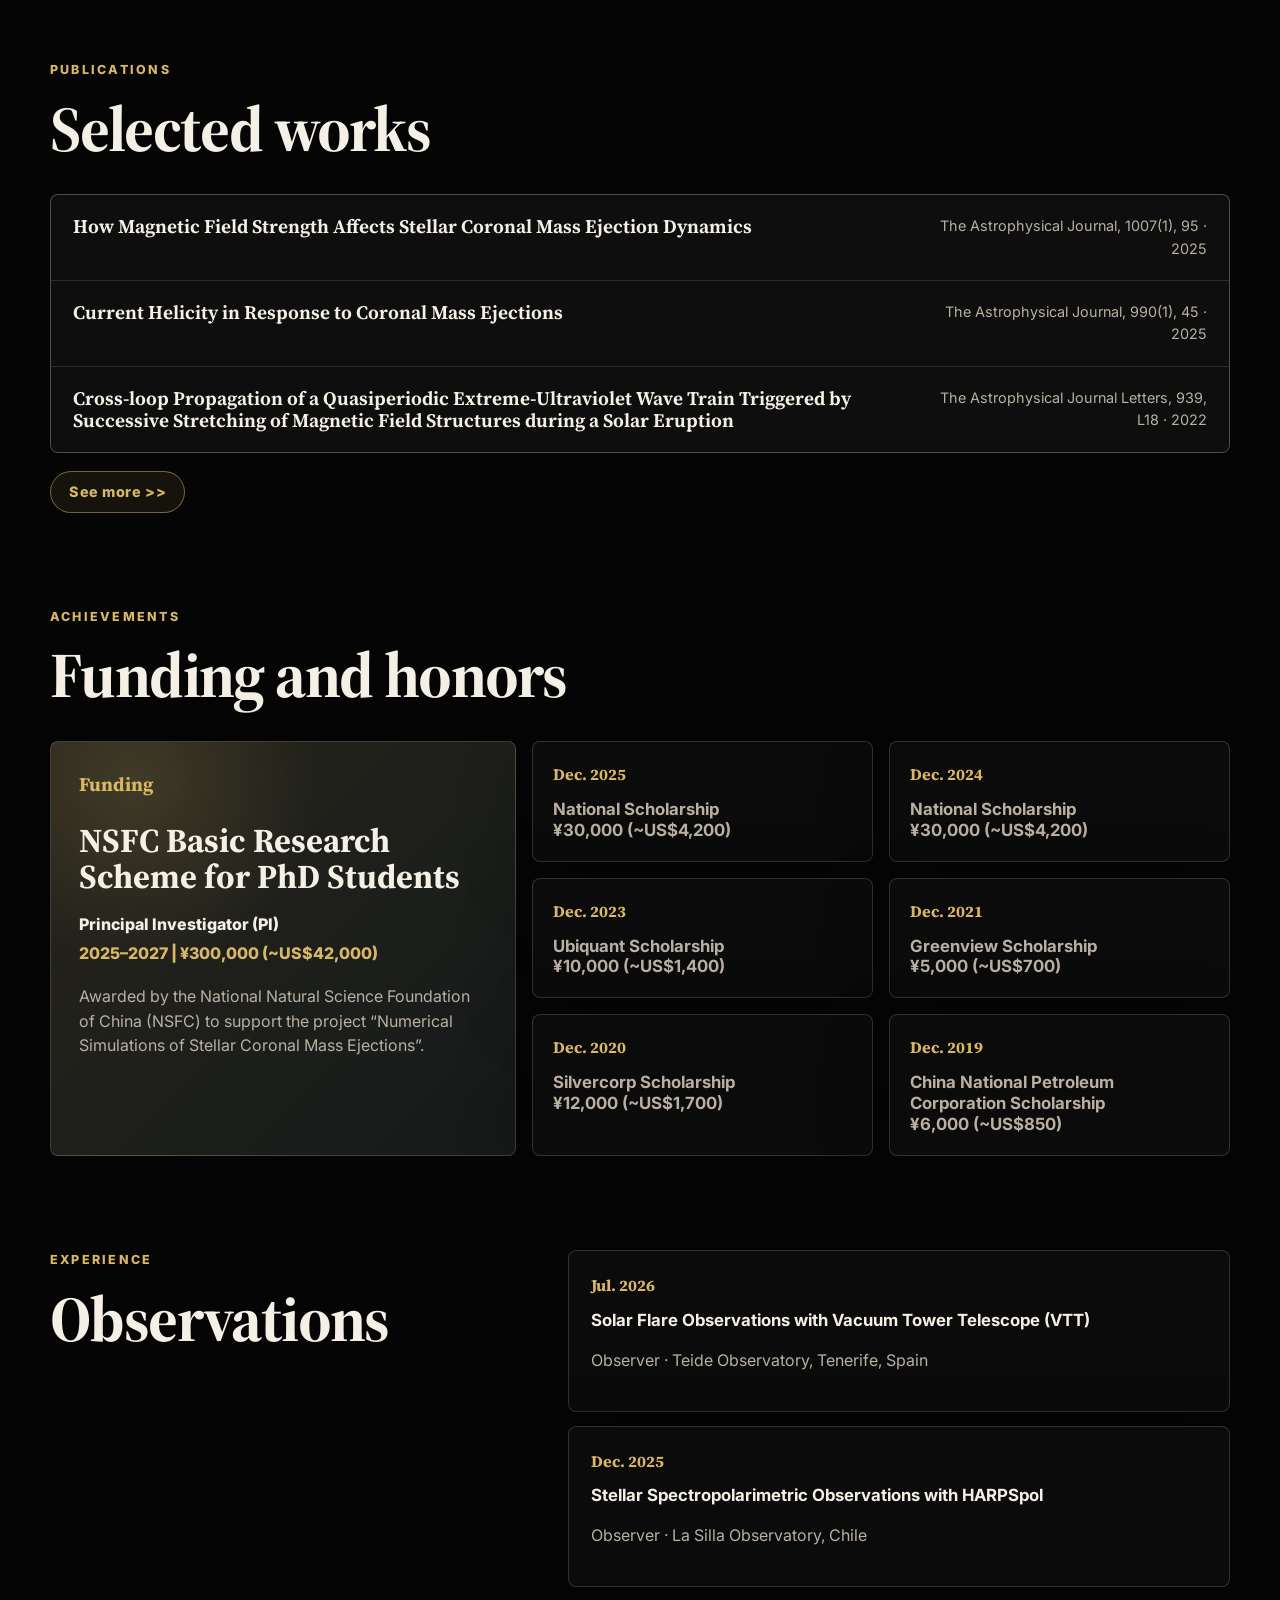
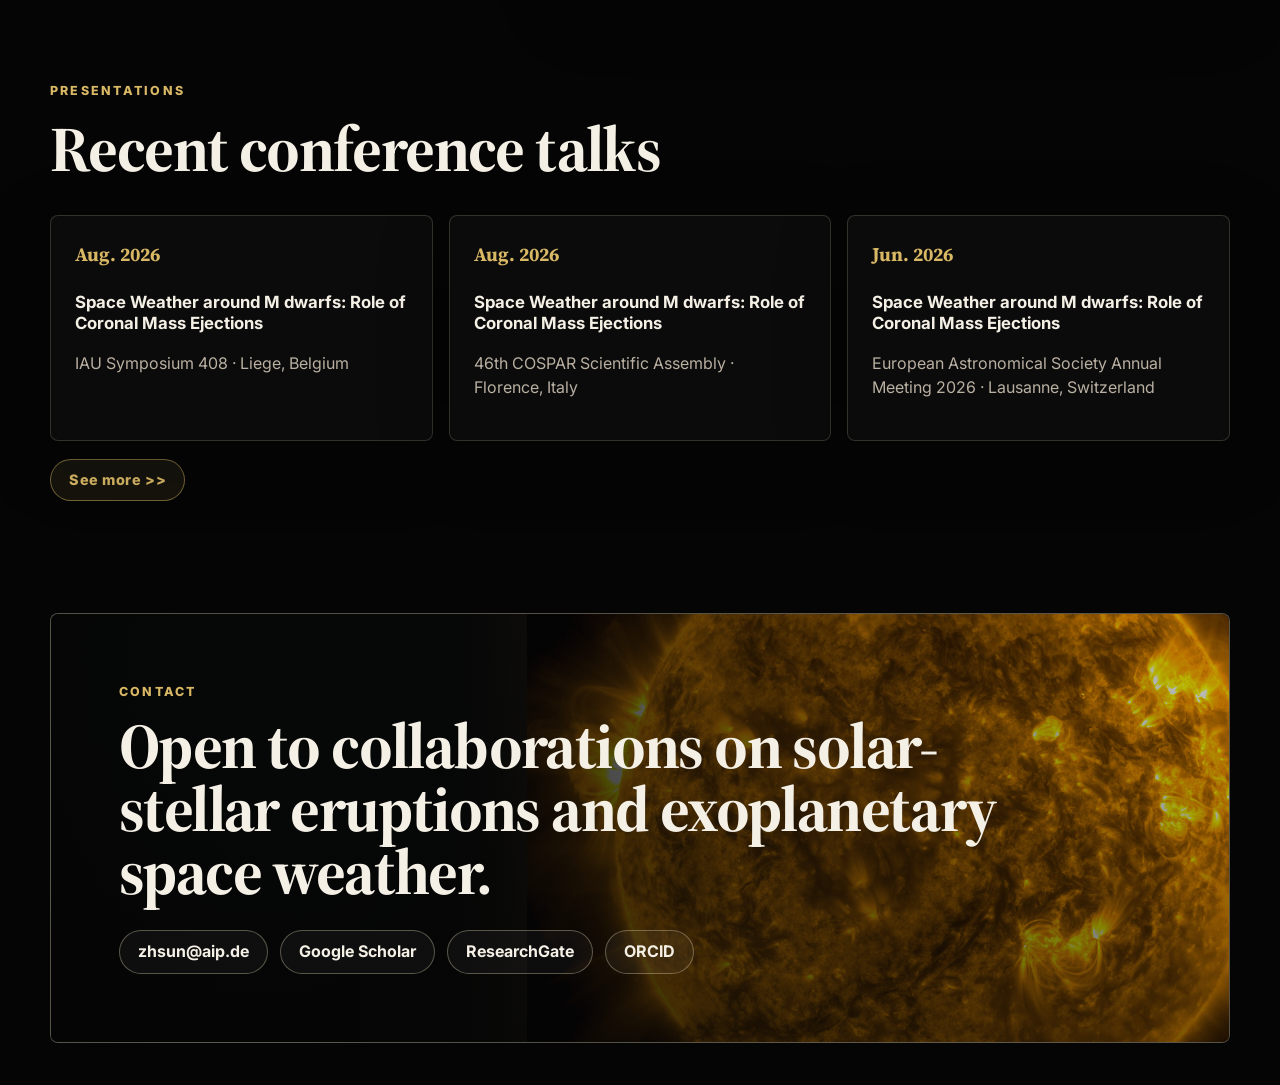
==== commit 242e095b: "Add SEO metadata and sitemap" ====
--- a/index.html
+++ b/index.html
@@ -5,9 +5,64 @@
     <meta name="viewport" content="width=device-width, initial-scale=1.0" />
     <meta
       name="description"
-      content="Zheng Sun, Ph.D. candidate in space physics working on solar and stellar magnetic eruptions, coronal mass ejections, and exoplanetary space weather."
+      content="Zheng Sun is a Ph.D. candidate in space physics at Peking University and a visiting student at AIP, studying solar and stellar eruptions, coronal mass ejections, and exoplanetary space weather."
     />
-    <title>Zheng Sun | Space Physics</title>
+    <meta name="author" content="Zheng Sun" />
+    <meta name="robots" content="index, follow" />
+    <link rel="canonical" href="https://selpirt3.github.io/" />
+    <meta property="og:type" content="profile" />
+    <meta property="og:title" content="Zheng Sun | Solar and Stellar Eruptions" />
+    <meta
+      property="og:description"
+      content="Personal academic homepage of Zheng Sun, Ph.D. candidate at Peking University and visiting student at AIP, studying CMEs and exoplanetary space weather."
+    />
+    <meta property="og:url" content="https://selpirt3.github.io/" />
+    <meta property="og:image" content="https://selpirt3.github.io/assets/images/portrait.png" />
+    <meta property="profile:first_name" content="Zheng" />
+    <meta property="profile:last_name" content="Sun" />
+    <meta name="twitter:card" content="summary" />
+    <meta name="twitter:title" content="Zheng Sun | Solar and Stellar Eruptions" />
+    <meta
+      name="twitter:description"
+      content="Space physics Ph.D. candidate working on solar and stellar CMEs, magnetic eruptions, and exoplanetary space weather."
+    />
+    <meta name="twitter:image" content="https://selpirt3.github.io/assets/images/portrait.png" />
+    <script type="application/ld+json">
+      {
+        "@context": "https://schema.org",
+        "@type": "Person",
+        "name": "Zheng Sun",
+        "url": "https://selpirt3.github.io/",
+        "image": "https://selpirt3.github.io/assets/images/portrait.png",
+        "email": "mailto:zhsun@aip.de",
+        "jobTitle": "Ph.D. Candidate in Space Physics",
+        "affiliation": [
+          {
+            "@type": "CollegeOrUniversity",
+            "name": "Peking University"
+          },
+          {
+            "@type": "ResearchOrganization",
+            "name": "Leibniz Institute for Astrophysics Potsdam"
+          }
+        ],
+        "knowsAbout": [
+          "Solar eruptions",
+          "Stellar eruptions",
+          "Coronal mass ejections",
+          "Exoplanetary space weather",
+          "Space physics",
+          "Astrophysics"
+        ],
+        "sameAs": [
+          "https://scholar.google.com/citations?user=lBU4pfsAAAAJ",
+          "https://www.researchgate.net/profile/Zheng-Sun-27",
+          "https://orcid.org/0000-0001-5657-7587",
+          "https://github.com/Selpirt3"
+        ]
+      }
+    </script>
+    <title>Zheng Sun | Solar and Stellar Eruptions</title>
     <link
       rel="icon"
       href='data:image/svg+xml,<svg xmlns="http://www.w3.org/2000/svg" viewBox="0 0 64 64"><rect width="64" height="64" rx="12" fill="%23050505"/><text x="32" y="39" text-anchor="middle" font-family="Georgia" font-size="24" font-weight="700" fill="%23d8b765">ZS</text></svg>'
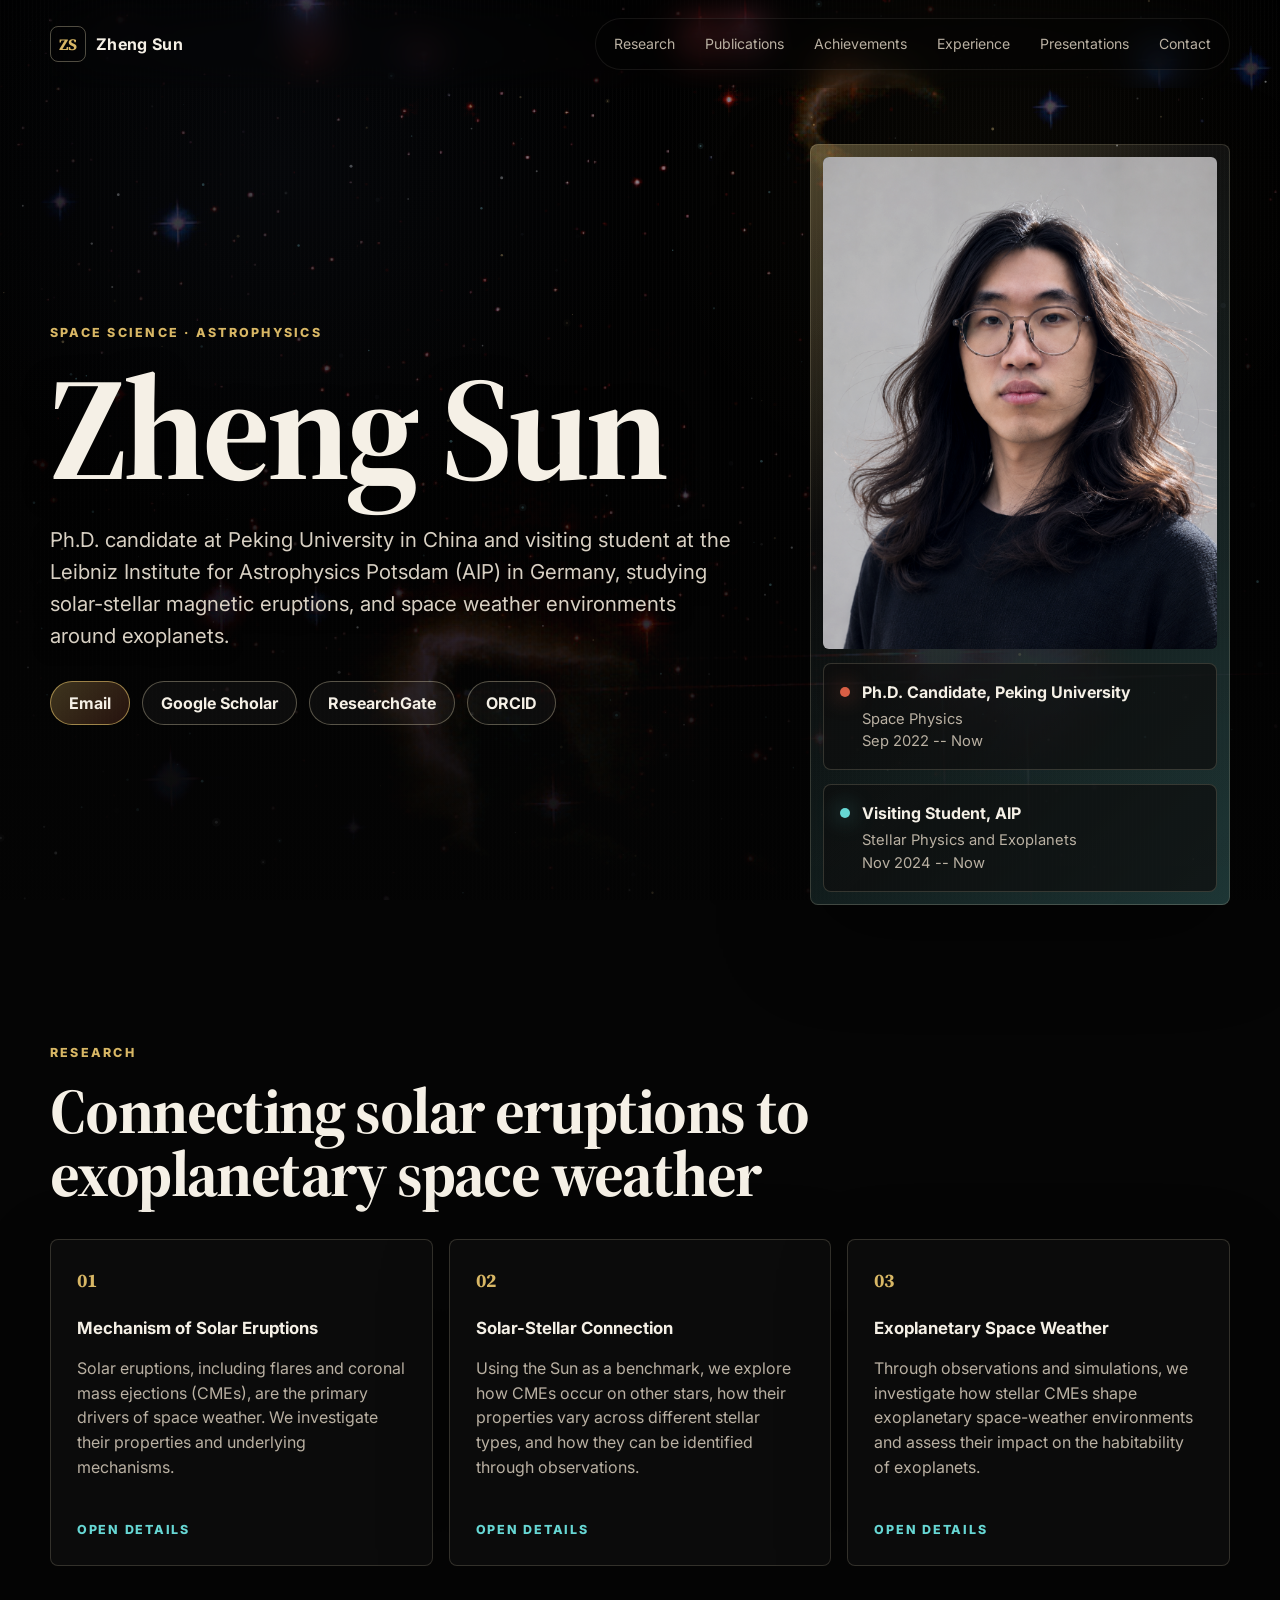
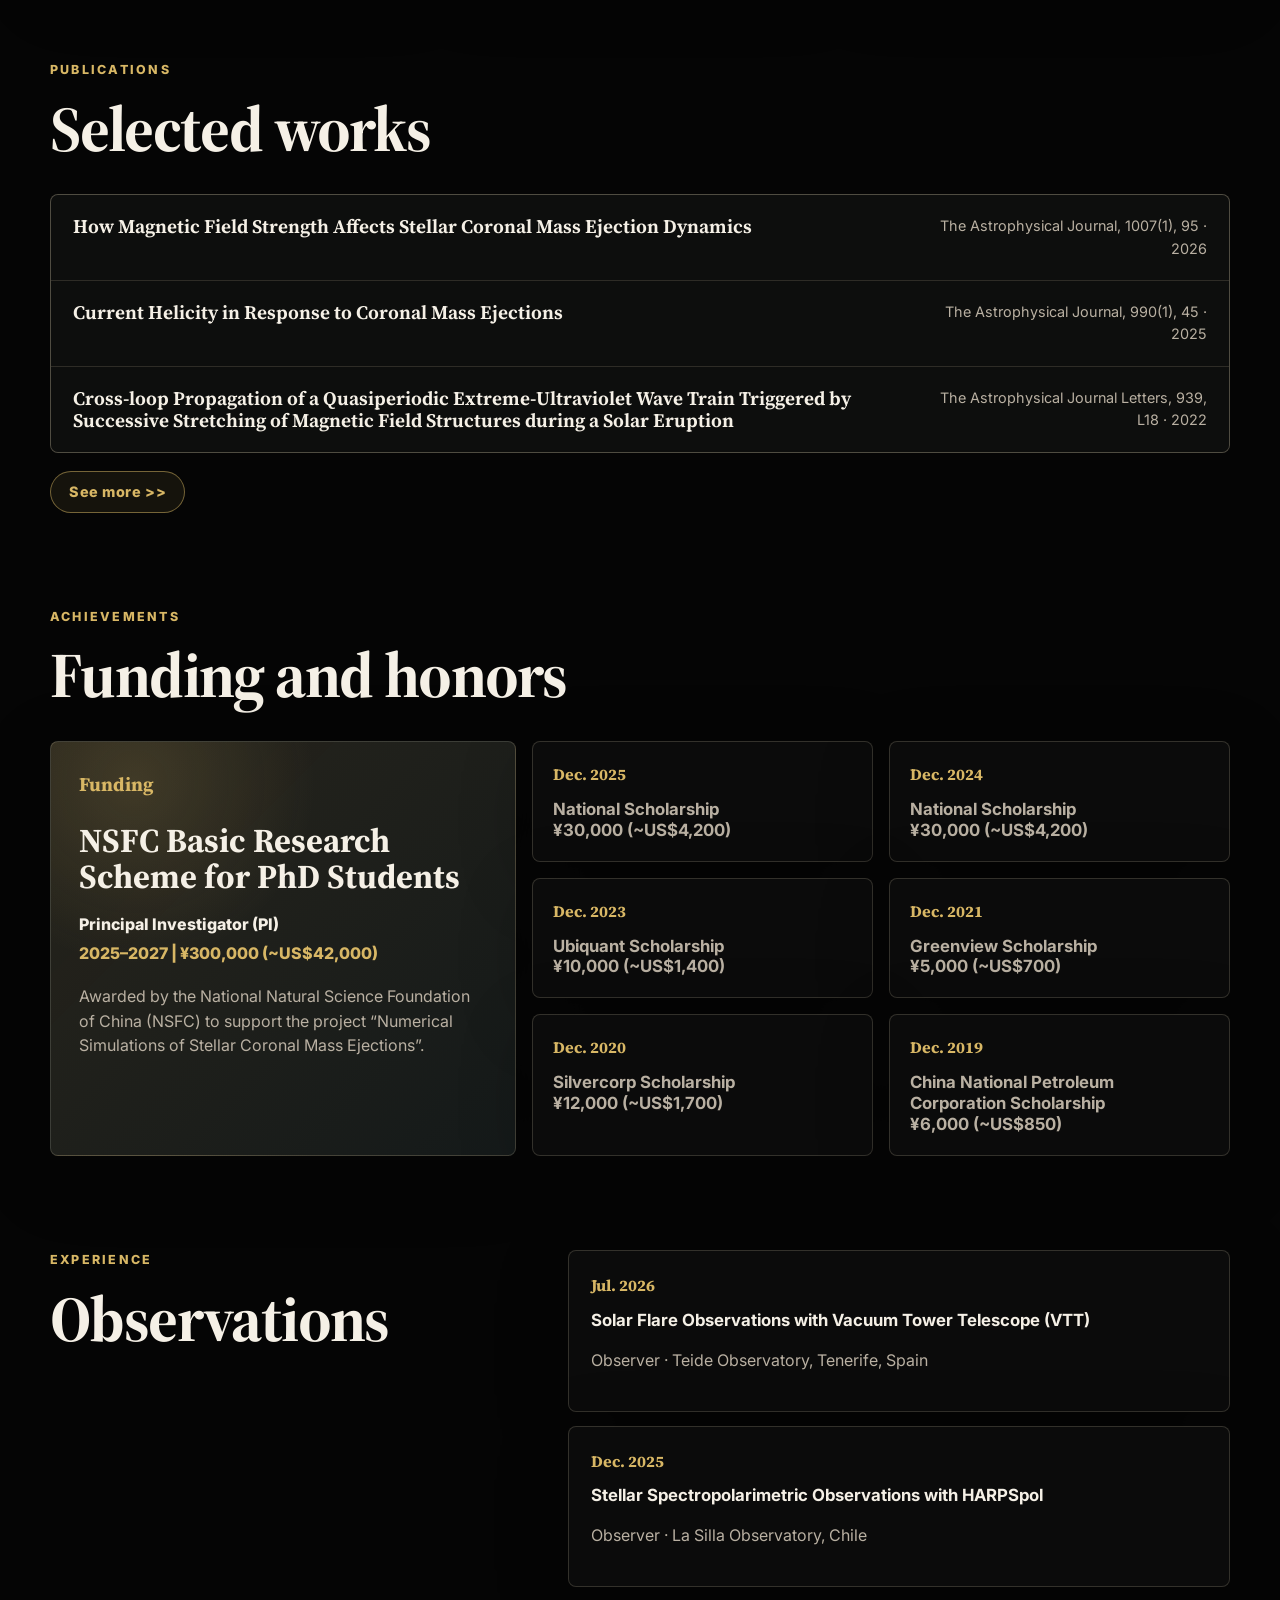
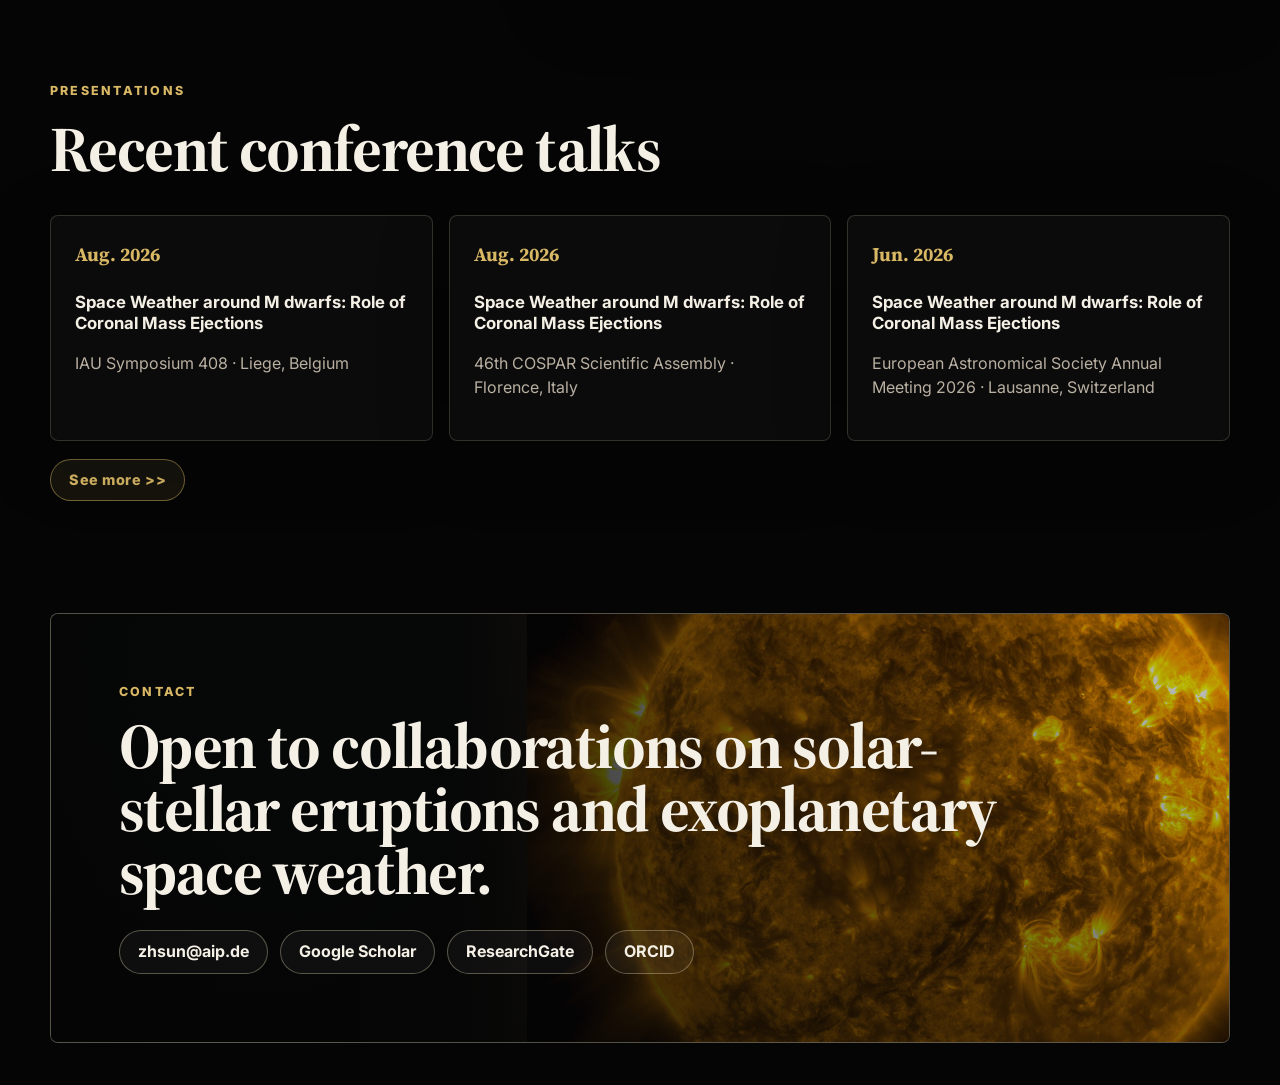
==== commit 71d795ad: "Update publication years and authors" ====
--- a/index.html
+++ b/index.html
@@ -209,7 +209,7 @@
               <a href="https://iopscience.iop.org/article/10.3847/1538-4357/ae884c" target="_blank" rel="noreferrer" data-i18n="pubSelected1">
                 How Magnetic Field Strength Affects Stellar Coronal Mass Ejection Dynamics
               </a>
-              <span>The Astrophysical Journal, 1007(1), 95 · 2025</span>
+              <span>The Astrophysical Journal, 1007(1), 95 · 2026</span>
             </li>
             <li>
               <a href="https://iopscience.iop.org/article/10.3847/1538-4357/adf18b/meta" target="_blank" rel="noreferrer" data-i18n="pubSelected2">
@@ -230,10 +230,10 @@
           <div id="all-publications" class="expand-panel" hidden>
             <h3 data-i18n="firstAuthorPublications">First-author publications</h3>
             <ol class="compact-list">
-              <li><strong>Z. Sun</strong>, J.D. Alvarado-Gómez, H. Tian, et al. (2025), A Stellar Coronal Mass Ejection Candidate Detected on the Young Solar-Type Star DS Tucana A with VLT/ESPRESSO, submitted to <em>The Astrophysical Journal</em>.</li>
-              <li><strong>Z. Sun</strong>, J.D. Alvarado-Gómez, H. Tian, et al. (2025), Intense but Harmless: Space Weather around an M dwarf, submitted to <em>The Astrophysical Journal</em>.</li>
-              <li><strong>Z. Sun</strong>, J.D. Alvarado-Gómez &amp; H. Tian (2025). <a href="https://iopscience.iop.org/article/10.3847/1538-4357/ae884c" target="_blank" rel="noreferrer">How Magnetic Field Strength Affects Stellar Coronal Mass Ejection Dynamics</a>. <em>The Astrophysical Journal, 1007(1), 95.</em></li>
-              <li><strong>Z. Sun</strong>, J.D. Alvarado-Gómez, H. Tian, et al. (2025). <a href="https://www.aanda.org/articles/aa/full_html/2026/07/aa59875-26/aa59875-26.html" target="_blank" rel="noreferrer">Fine-scale downflows above flare ribbons captured by Solar Orbiter/EUI</a>. <em>Astronomy &amp; Astrophysics, 711, A279</em>.</li>
+              <li><strong>Z. Sun</strong>, J.D. Alvarado-Gómez, H. Tian, et al. (2026), A Stellar Coronal Mass Ejection Candidate Detected on the Young Solar-Type Star DS Tucana A with VLT/ESPRESSO, submitted to <em>The Astrophysical Journal</em>.</li>
+              <li><strong>Z. Sun</strong>, J.D. Alvarado-Gómez, H. Tian, et al. (2026), Intense but Harmless: Space Weather around an M dwarf, submitted to <em>The Astrophysical Journal</em>.</li>
+              <li><strong>Z. Sun</strong>, J.D. Alvarado-Gómez &amp; H. Tian (2026). <a href="https://iopscience.iop.org/article/10.3847/1538-4357/ae884c" target="_blank" rel="noreferrer">How Magnetic Field Strength Affects Stellar Coronal Mass Ejection Dynamics</a>. <em>The Astrophysical Journal, 1007(1), 95.</em></li>
+              <li><strong>Z. Sun</strong>, A.G.M. Pietrow, M. Druett, et al. (2026). <a href="https://www.aanda.org/articles/aa/full_html/2026/07/aa59875-26/aa59875-26.html" target="_blank" rel="noreferrer">Fine-scale downflows above flare ribbons captured by Solar Orbiter/EUI</a>. <em>Astronomy &amp; Astrophysics, 711, A279</em>.</li>
               <li><strong>Z. Sun</strong>, T. Li, X. Bian, et al. (2025). <a href="https://iopscience.iop.org/article/10.3847/1538-4357/adf18b/meta" target="_blank" rel="noreferrer">Current Helicity in Response to Coronal Mass Ejections</a>. <em>The Astrophysical Jounal, 990(1), 45.</em></li>
               <li><strong>Z. Sun</strong>, H. Tian, T. Li, et al. (2024). <a href="https://iopscience.iop.org/article/10.3847/1538-4357/ad738d" target="_blank" rel="noreferrer">Fast Downflows Observed during a Polar Crown Filament Eruption</a>. <em>The Astrophysical Journal, 974(2), 205.</em></li>
               <li><strong>Z. Sun</strong>, T. Li, Y. Hou, et al. (2024). <a href="https://link.springer.com/article/10.1007/s11207-024-02329-4" target="_blank" rel="noreferrer">The Origin of an Intense Geomagnetic Storm on 2023 December 1st: Successive Buildup and Eruption of Multiple Magnetic Flux Ropes</a>. <em>Solar Physics, 299(6), 1-22.</em></li>
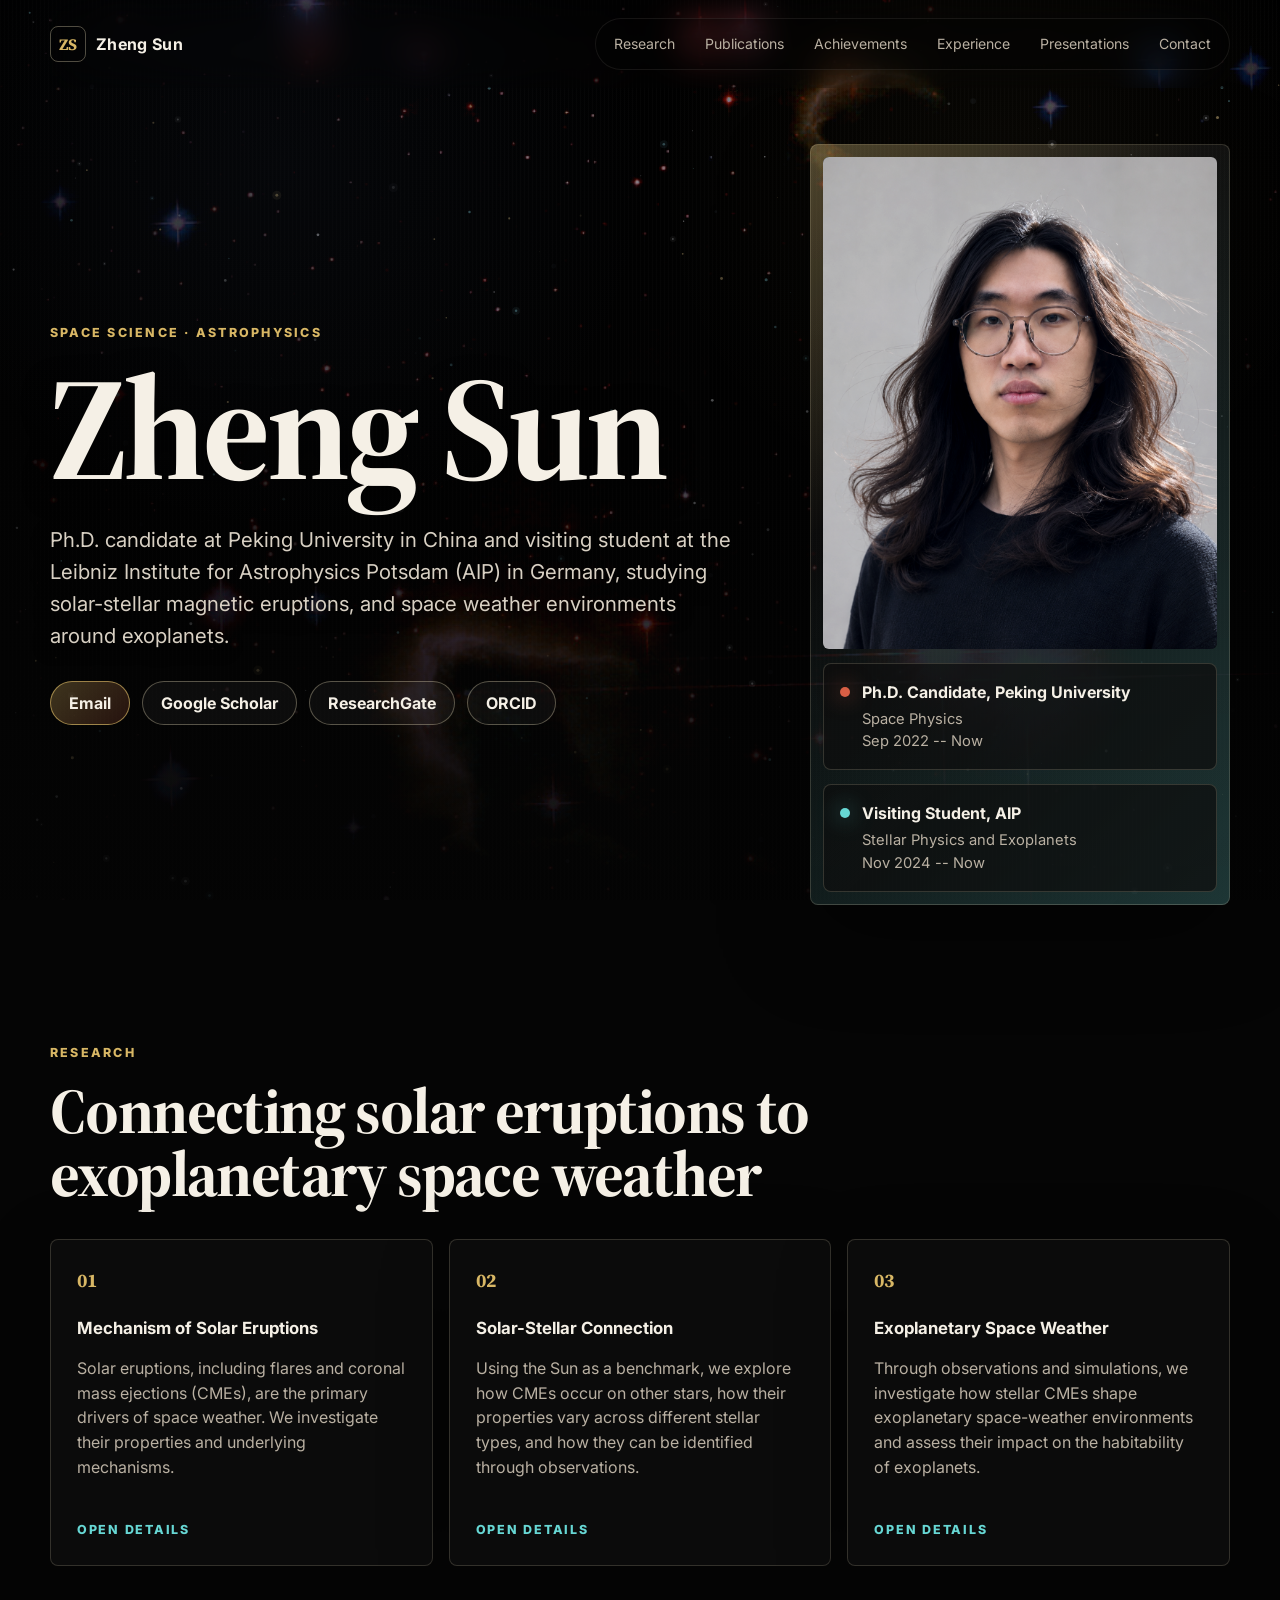
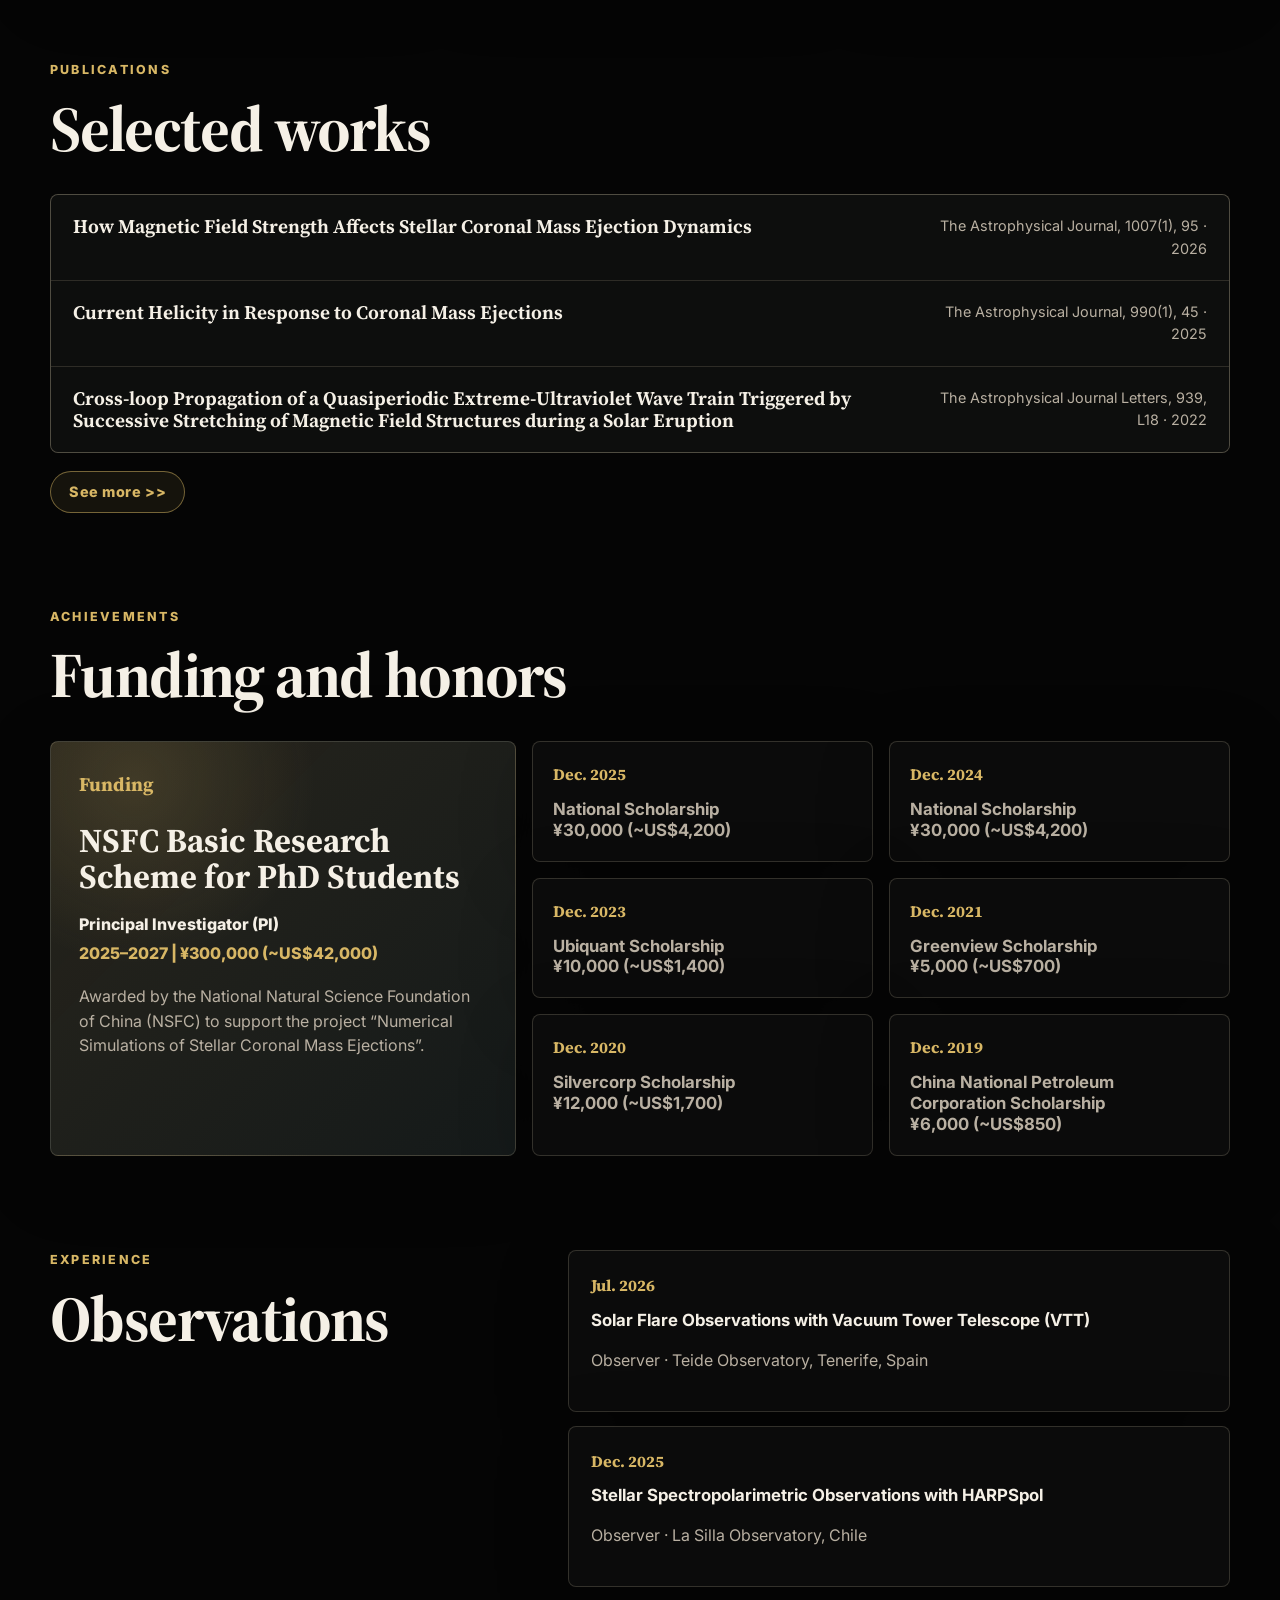
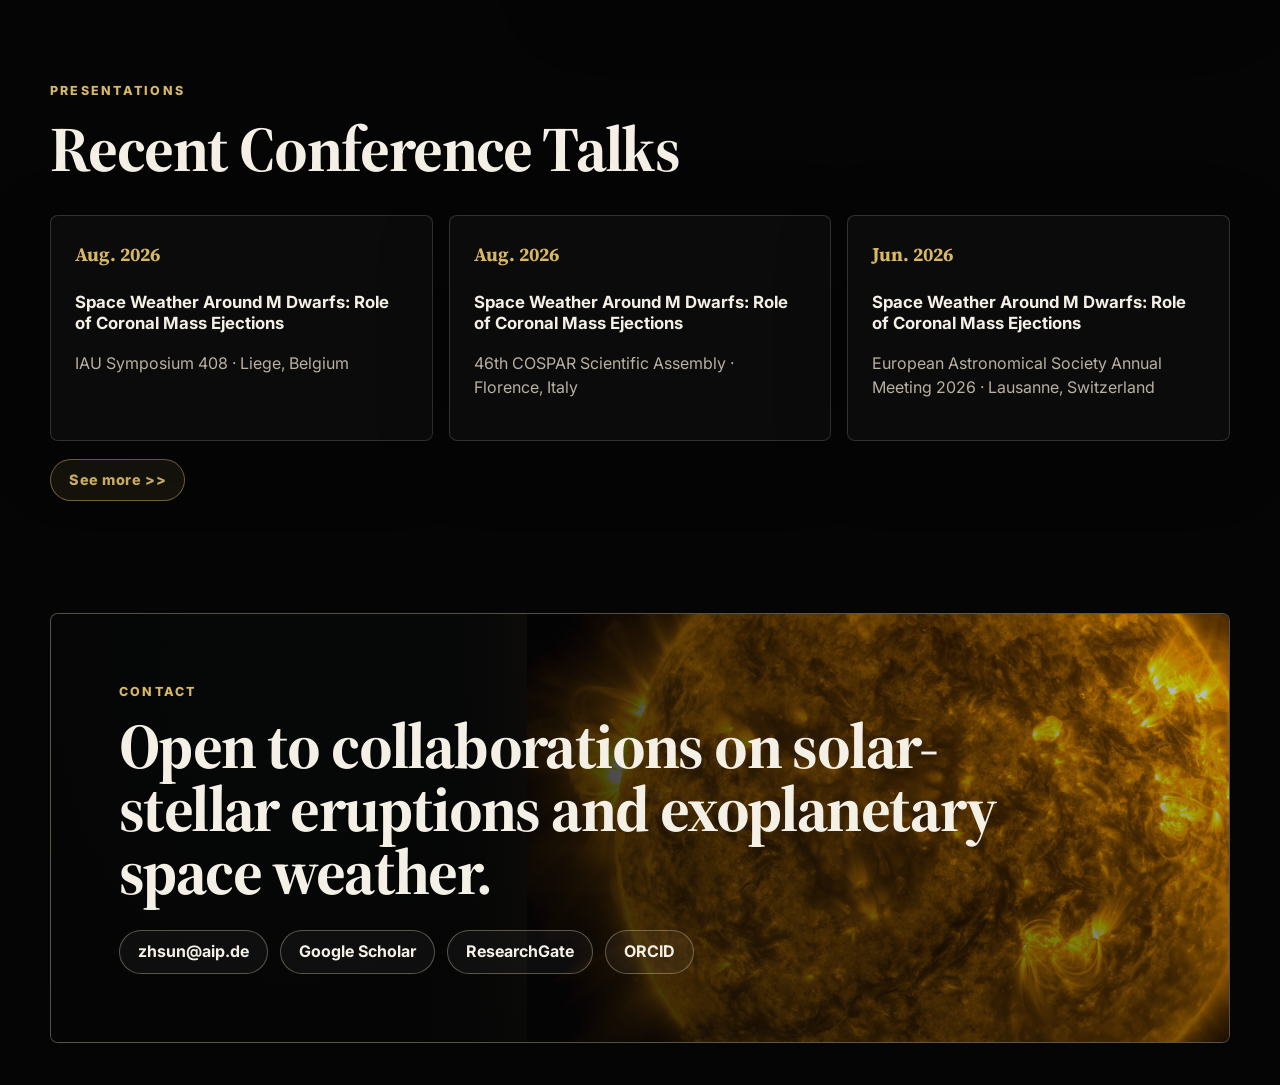
==== commit 2a6573e0: "Title case recent conference talks" ====
--- a/index.html
+++ b/index.html
@@ -336,22 +336,22 @@
         <section id="talks" class="section-block talks-panel">
           <div class="section-heading">
             <p class="eyebrow" data-i18n="talksEyebrow">Presentations</p>
-            <h2 data-i18n="talksTitle">Recent conference talks</h2>
+            <h2 data-i18n="talksTitle">Recent Conference Talks</h2>
           </div>
           <div class="talk-grid">
             <article>
               <span>Aug. 2026</span>
-              <h3 data-i18n="talk1Title">Space Weather around M dwarfs: Role of Coronal Mass Ejections</h3>
+              <h3 data-i18n="talk1Title">Space Weather Around M Dwarfs: Role of Coronal Mass Ejections</h3>
               <p data-i18n="talk1Text">IAU Symposium 408 · Liege, Belgium</p>
             </article>
             <article>
               <span>Aug. 2026</span>
-              <h3 data-i18n="talk2Title">Space Weather around M dwarfs: Role of Coronal Mass Ejections</h3>
+              <h3 data-i18n="talk2Title">Space Weather Around M Dwarfs: Role of Coronal Mass Ejections</h3>
               <p data-i18n="talk2Text">46th COSPAR Scientific Assembly · Florence, Italy</p>
             </article>
             <article>
               <span>Jun. 2026</span>
-              <h3 data-i18n="talk3Title">Space Weather around M dwarfs: Role of Coronal Mass Ejections</h3>
+              <h3 data-i18n="talk3Title">Space Weather Around M Dwarfs: Role of Coronal Mass Ejections</h3>
               <p data-i18n="talk3Text">European Astronomical Society Annual Meeting 2026 · Lausanne, Switzerland</p>
             </article>
           </div>
@@ -361,9 +361,9 @@
           <div id="all-talks" class="expand-panel" hidden>
             <h3 data-i18n="contributedTalks">Contributed talks</h3>
             <ol class="compact-list">
-              <li>IAU Symposium 408: Unraveling the Joint Lives of Stars and Exoplanets, Liege, Belgium, Aug. 17-21, 2026. Space Weather around M dwarfs: Role of Coronal Mass Ejections.</li>
-              <li>46th COSPAR Scientific Assembly, Florence, Italy, Aug. 1-9, 2026. Space Weather around M dwarfs: Role of Coronal Mass Ejections.</li>
-              <li>EAS Annual Meeting 2026, Lausanne, Switzerland, Jun. 29-Jul. 3, 2026. Space Weather around M dwarfs: Role of Coronal Mass Ejections.</li>
+              <li>IAU Symposium 408: Unraveling the Joint Lives of Stars and Exoplanets, Liege, Belgium, Aug. 17-21, 2026. Space Weather Around M Dwarfs: Role of Coronal Mass Ejections.</li>
+              <li>46th COSPAR Scientific Assembly, Florence, Italy, Aug. 1-9, 2026. Space Weather Around M Dwarfs: Role of Coronal Mass Ejections.</li>
+              <li>EAS Annual Meeting 2026, Lausanne, Switzerland, Jun. 29-Jul. 3, 2026. Space Weather Around M Dwarfs: Role of Coronal Mass Ejections.</li>
               <li>EGU General Assembly 2026, Vienna, Austria, May 3-8, 2026. Current Helicity Reversal during Coronal Mass Ejections.</li>
               <li>Berlin Early-career Space Research Conference, Berlin, Germany, Oct. 6-7, 2025. Space Weather around Moderately-rotating Fully Convective M dwarfs.</li>
               <li>IAU Symposium 400: Solar and Stellar Multi-scale Activitity, Medellin, Colombia, Jul. 21-25, 2025. Space Weather around Moderately-rotating Fully Convective M dwarfs.</li>
@@ -380,7 +380,7 @@
             </ol>
             <h3 data-i18n="posters">Posters</h3>
             <ol class="compact-list">
-              <li>Cool Stars 23, Tokyo, Japan, Jun. 15-19, 2026. Space Weather around M dwarfs: Role of Coronal Mass Ejections.</li>
+              <li>Cool Stars 23, Tokyo, Japan, Jun. 15-19, 2026. Space Weather Around M Dwarfs: Role of Coronal Mass Ejections.</li>
               <li>Solar Orbiter Workshop, Berlin, Germany, Mar. 16-19, 2026. Fine-scale Downflows Above Flare Ribbons Captured by Solar Orbiter/EUI.</li>
               <li>17th European Solar Physics Meeting, Turin, Italy, Sep. 9-13, 2024. Magnetic Helicity Evolution during Active Region Emergence and Subsequent Flare Productivity.</li>
               <li>1st Sun and Space Weather Joint Conference, Altay, China, Aug. 18-21, 2024. Fast Downflows in a Polar Crown Filament Eruption.</li>
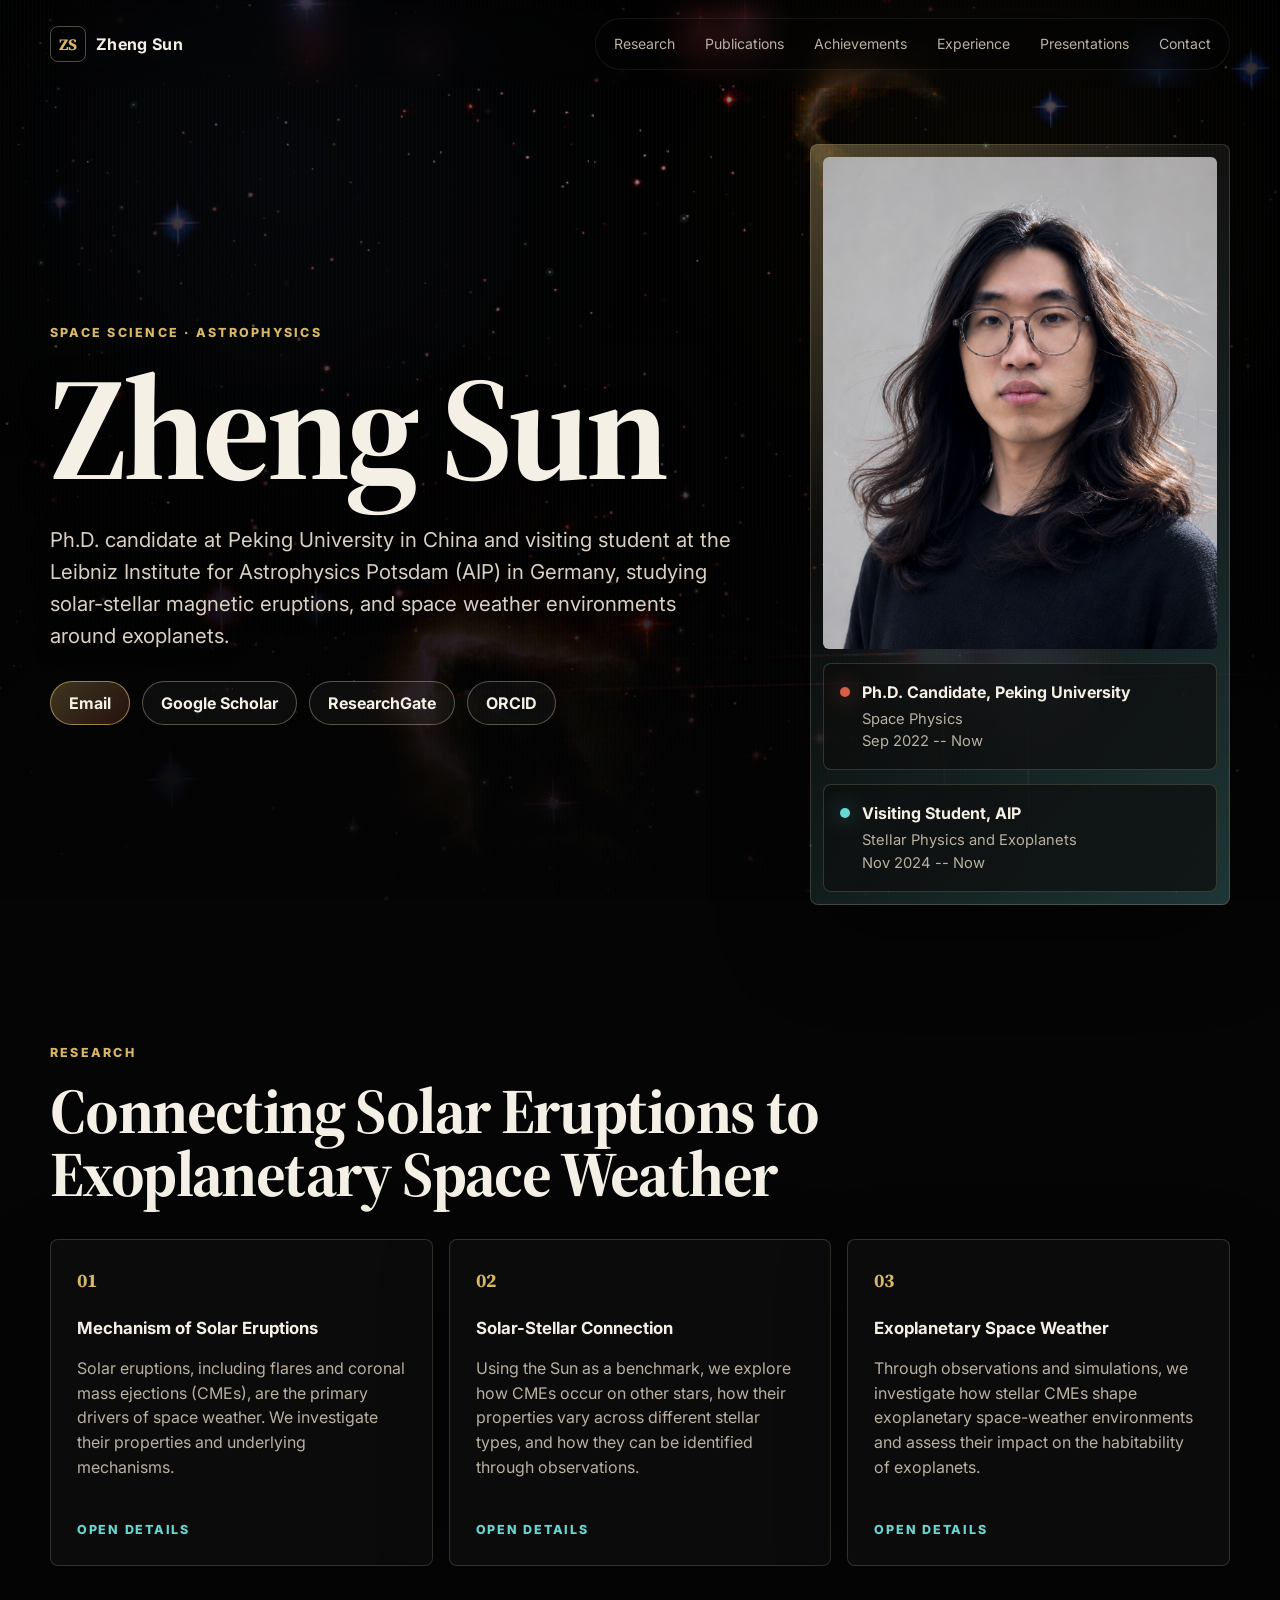
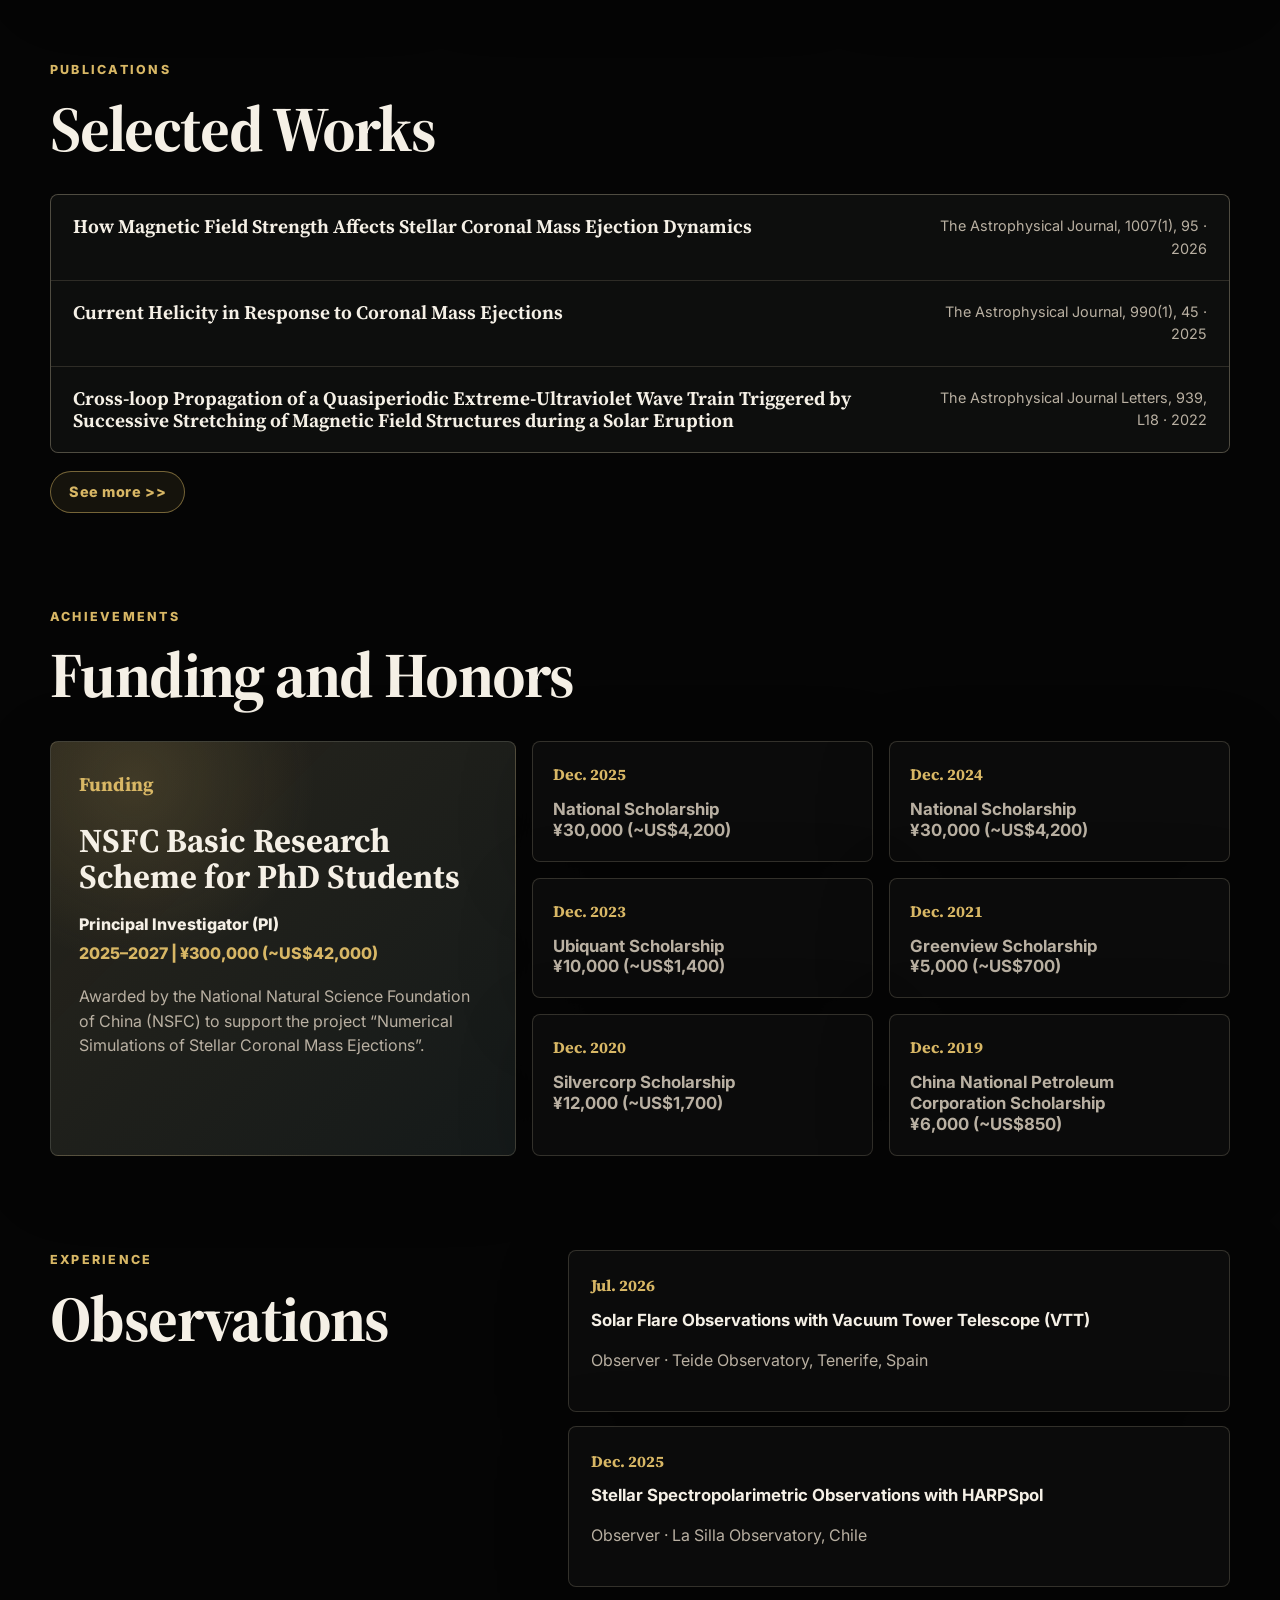
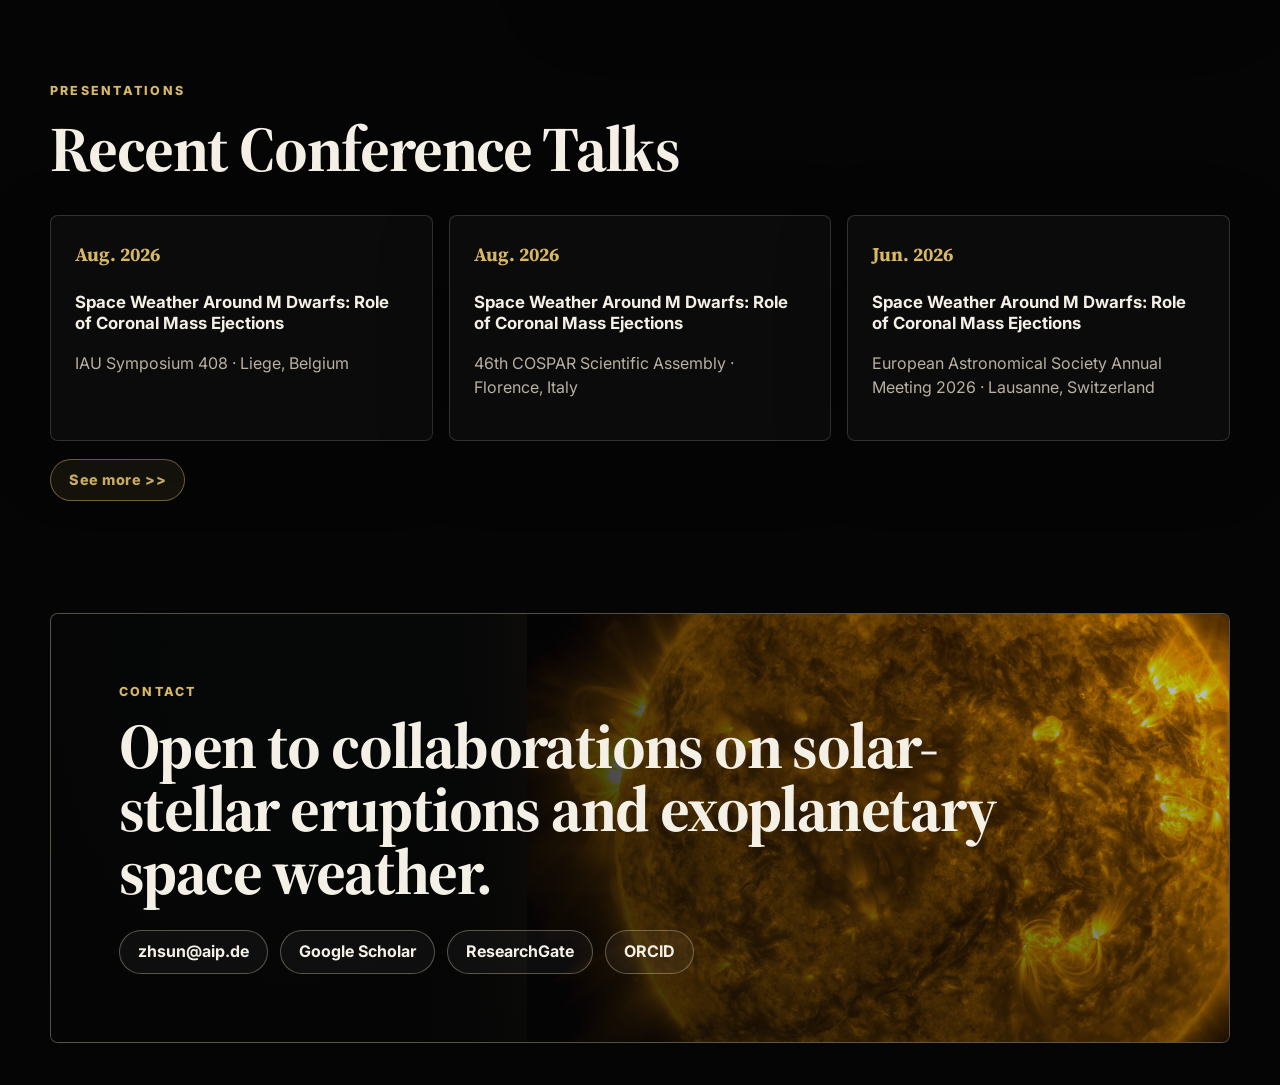
==== commit 07031c92: "Title case section headings" ====
--- a/index.html
+++ b/index.html
@@ -158,7 +158,7 @@
         <section id="research" class="section-block">
           <div class="section-heading">
             <p class="eyebrow" data-i18n="researchEyebrow">Research</p>
-            <h2 data-i18n="researchTitle">Connecting solar eruptions to exoplanetary space weather</h2>
+            <h2 data-i18n="researchTitle">Connecting Solar Eruptions to Exoplanetary Space Weather</h2>
           </div>
           <div class="research-grid">
             <button class="research-card research-trigger" type="button" data-research-panel="0">
@@ -202,7 +202,7 @@
         <section id="publications" class="section-block publications">
           <div class="section-heading">
             <p class="eyebrow" data-i18n="publicationsEyebrow">Publications</p>
-            <h2 data-i18n="publicationsTitle">Selected works</h2>
+            <h2 data-i18n="publicationsTitle">Selected Works</h2>
           </div>
           <ol class="publication-list">
             <li>
@@ -265,7 +265,7 @@
         <section id="achievements" class="section-block achievements-section">
           <div class="section-heading">
             <p class="eyebrow" data-i18n="achievementsEyebrow">Achievements</p>
-            <h2 data-i18n="achievementsTitle">Funding and honors</h2>
+            <h2 data-i18n="achievementsTitle">Funding and Honors</h2>
           </div>
           <div class="achievement-layout">
             <article class="achievement-card funding-card">
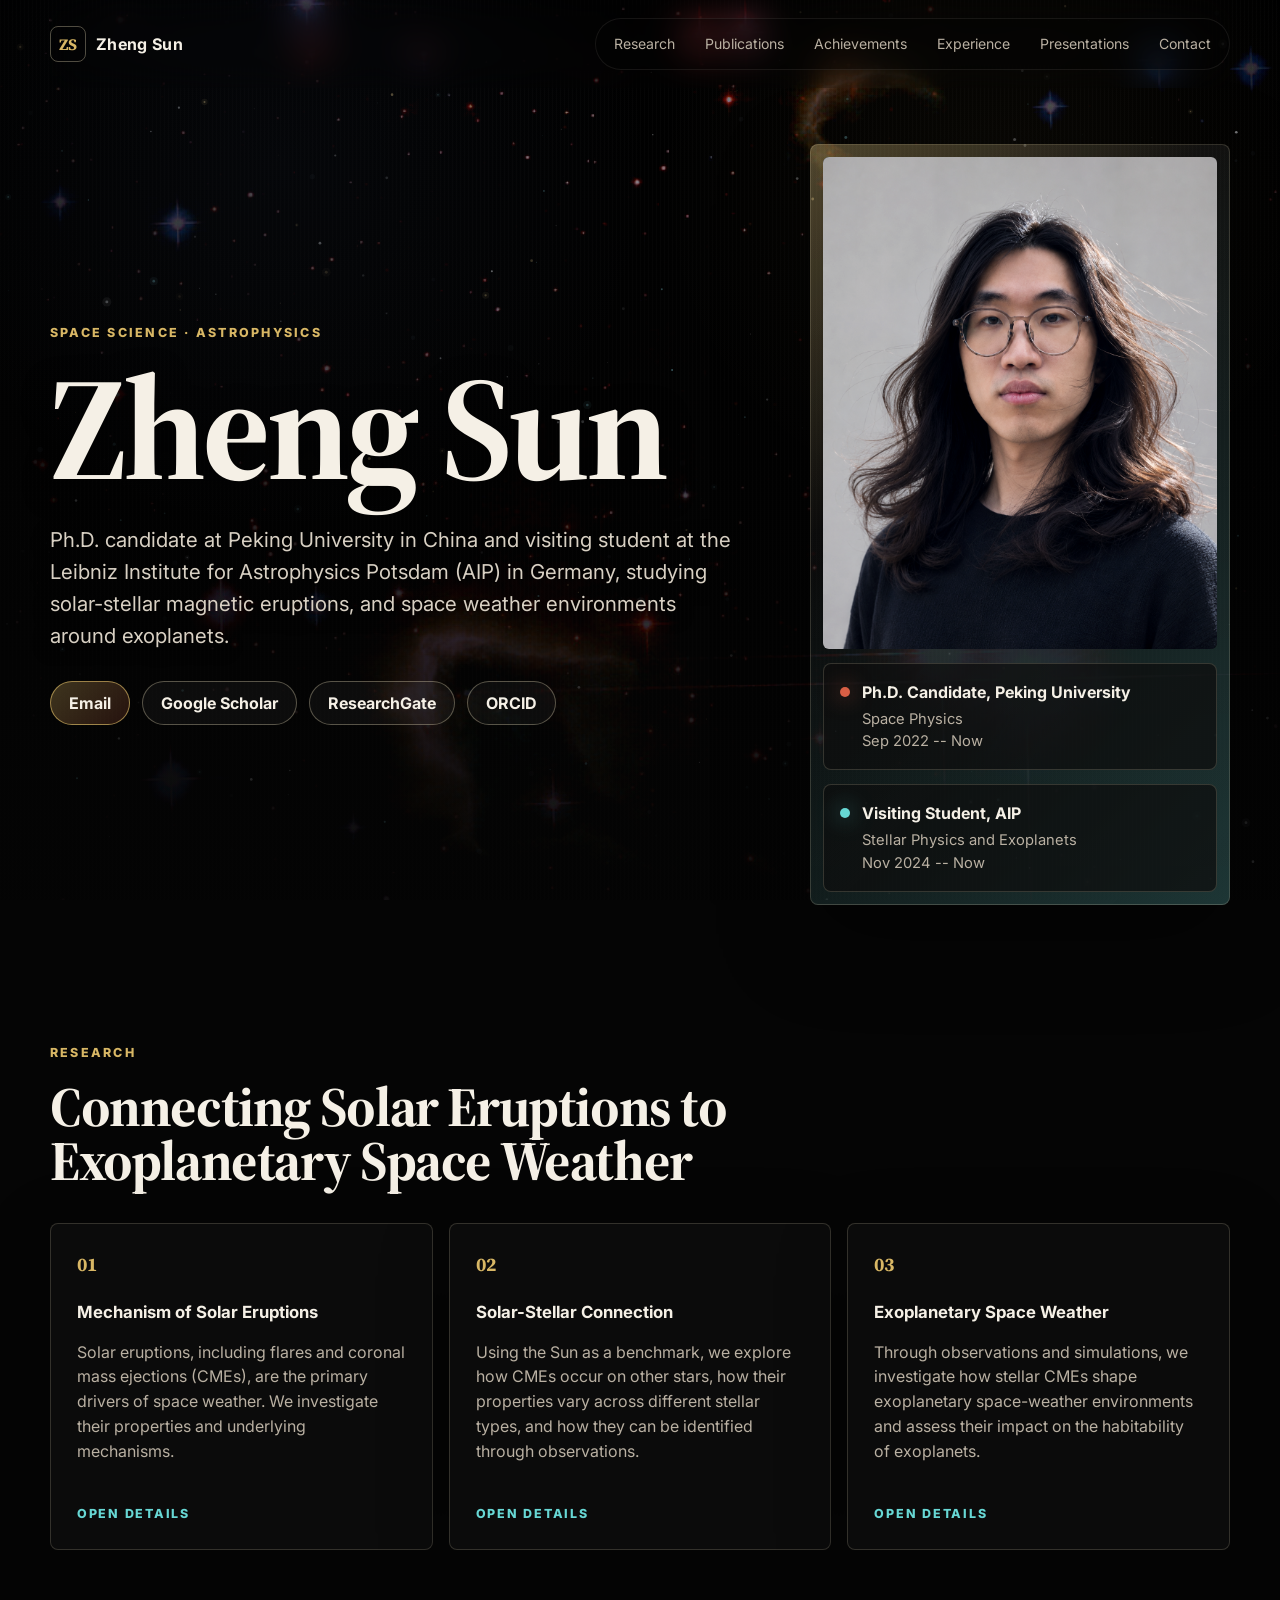
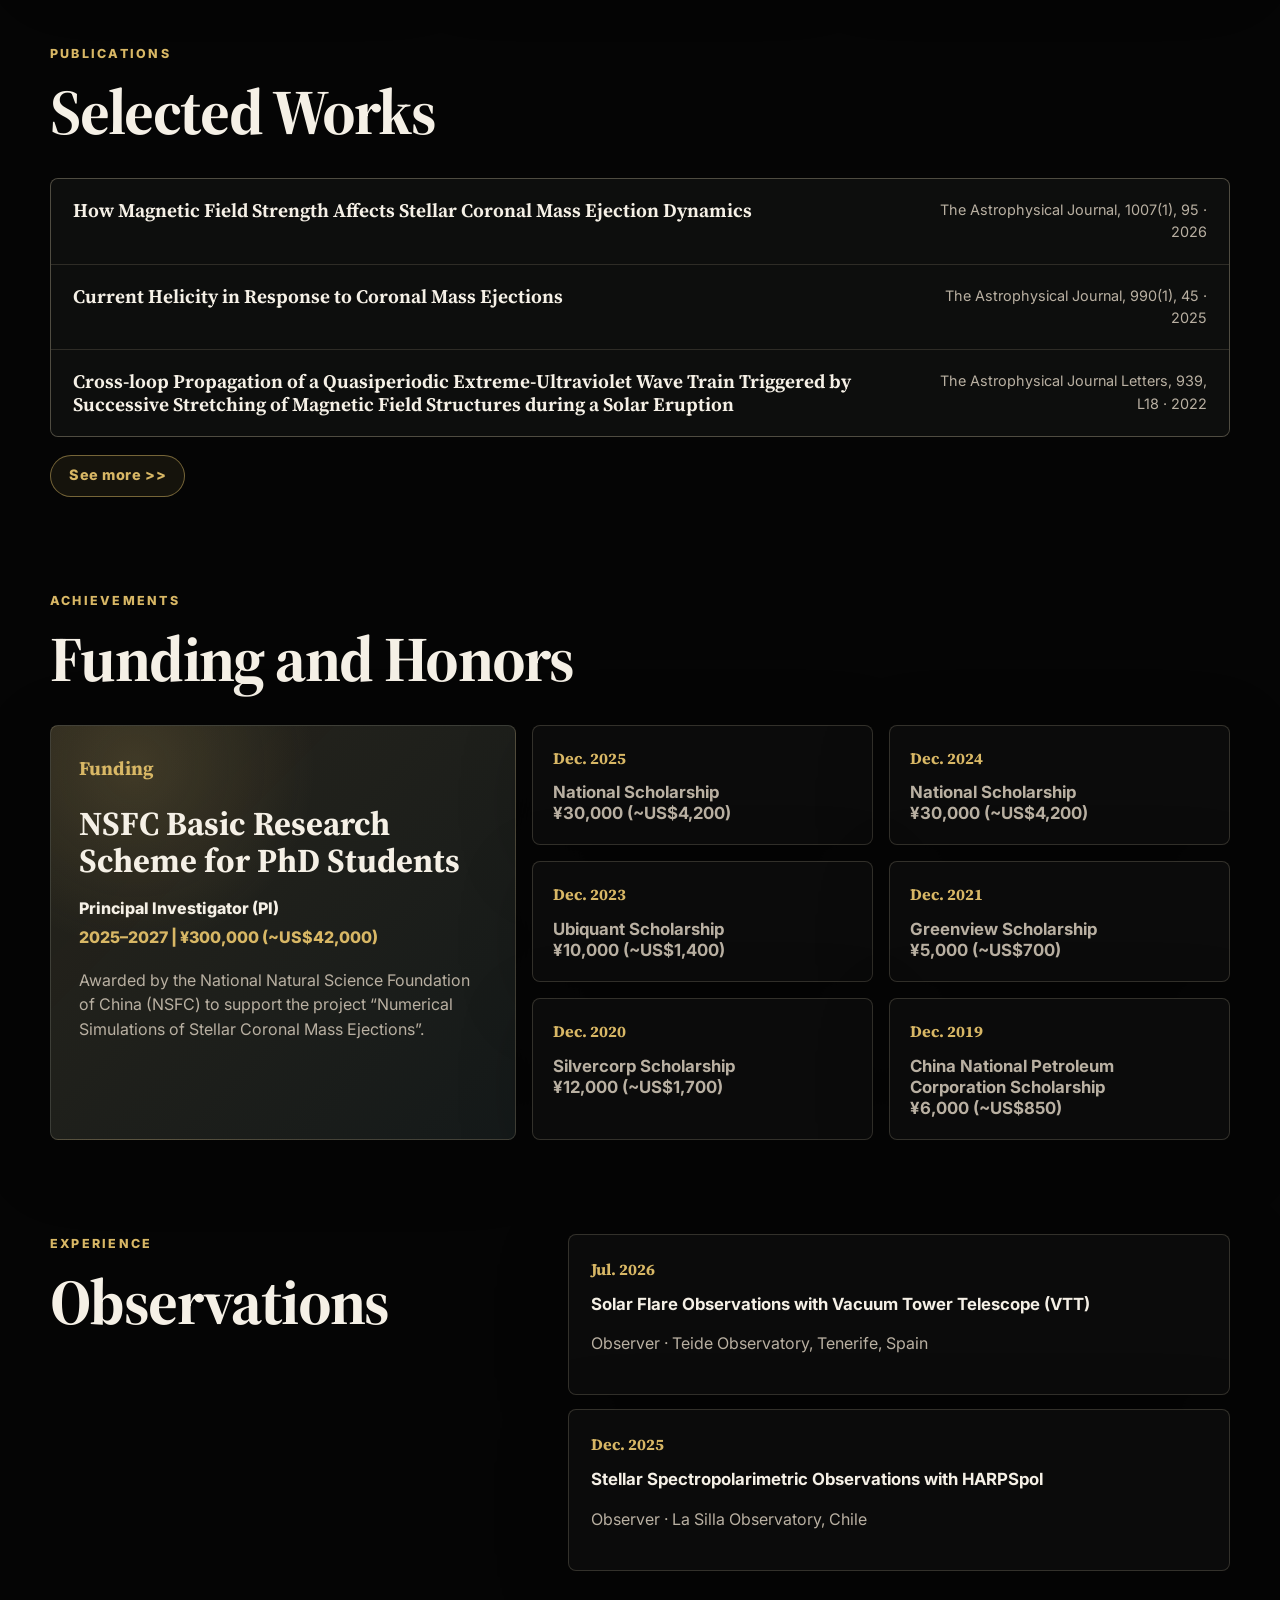
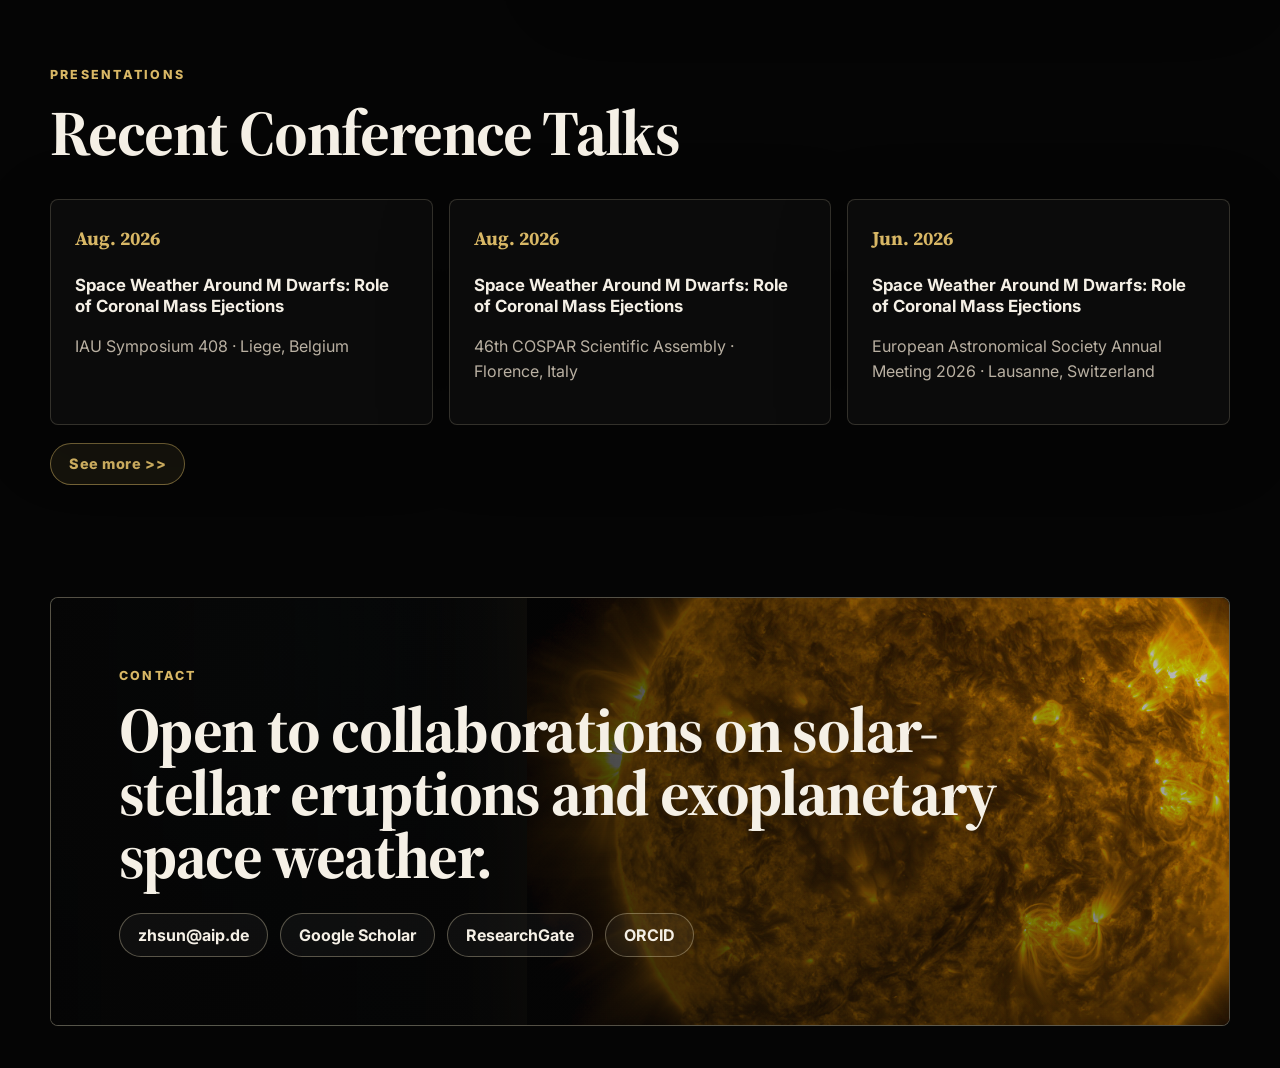
==== commit 8e526e28: "Force research heading to two lines" ====
--- a/index.html
+++ b/index.html
@@ -158,7 +158,7 @@
         <section id="research" class="section-block">
           <div class="section-heading">
             <p class="eyebrow" data-i18n="researchEyebrow">Research</p>
-            <h2 data-i18n="researchTitle">Connecting Solar Eruptions to Exoplanetary Space Weather</h2>
+            <h2 data-i18n="researchTitle"><span class="heading-line">Connecting Solar Eruptions to</span><span class="heading-line">Exoplanetary Space Weather</span></h2>
           </div>
           <div class="research-grid">
             <button class="research-card research-trigger" type="button" data-research-panel="0">
--- a/styles.css
+++ b/styles.css
@@ -326,6 +326,16 @@
   display: grid;
   gap: 4px;
   margin-bottom: 34px;
+}
+
+#research .section-heading h2 {
+  max-width: 1120px;
+  font-size: clamp(2.15rem, 4.35vw, 4rem);
+}
+
+.heading-line {
+  display: block;
+  white-space: nowrap;
 }
 
 .research-grid,
@@ -1035,6 +1045,10 @@
     max-height: calc(100vh - 28px);
   }
 
+  .heading-line {
+    white-space: normal;
+  }
+
   .research-dialog::after {
     display: none;
   }
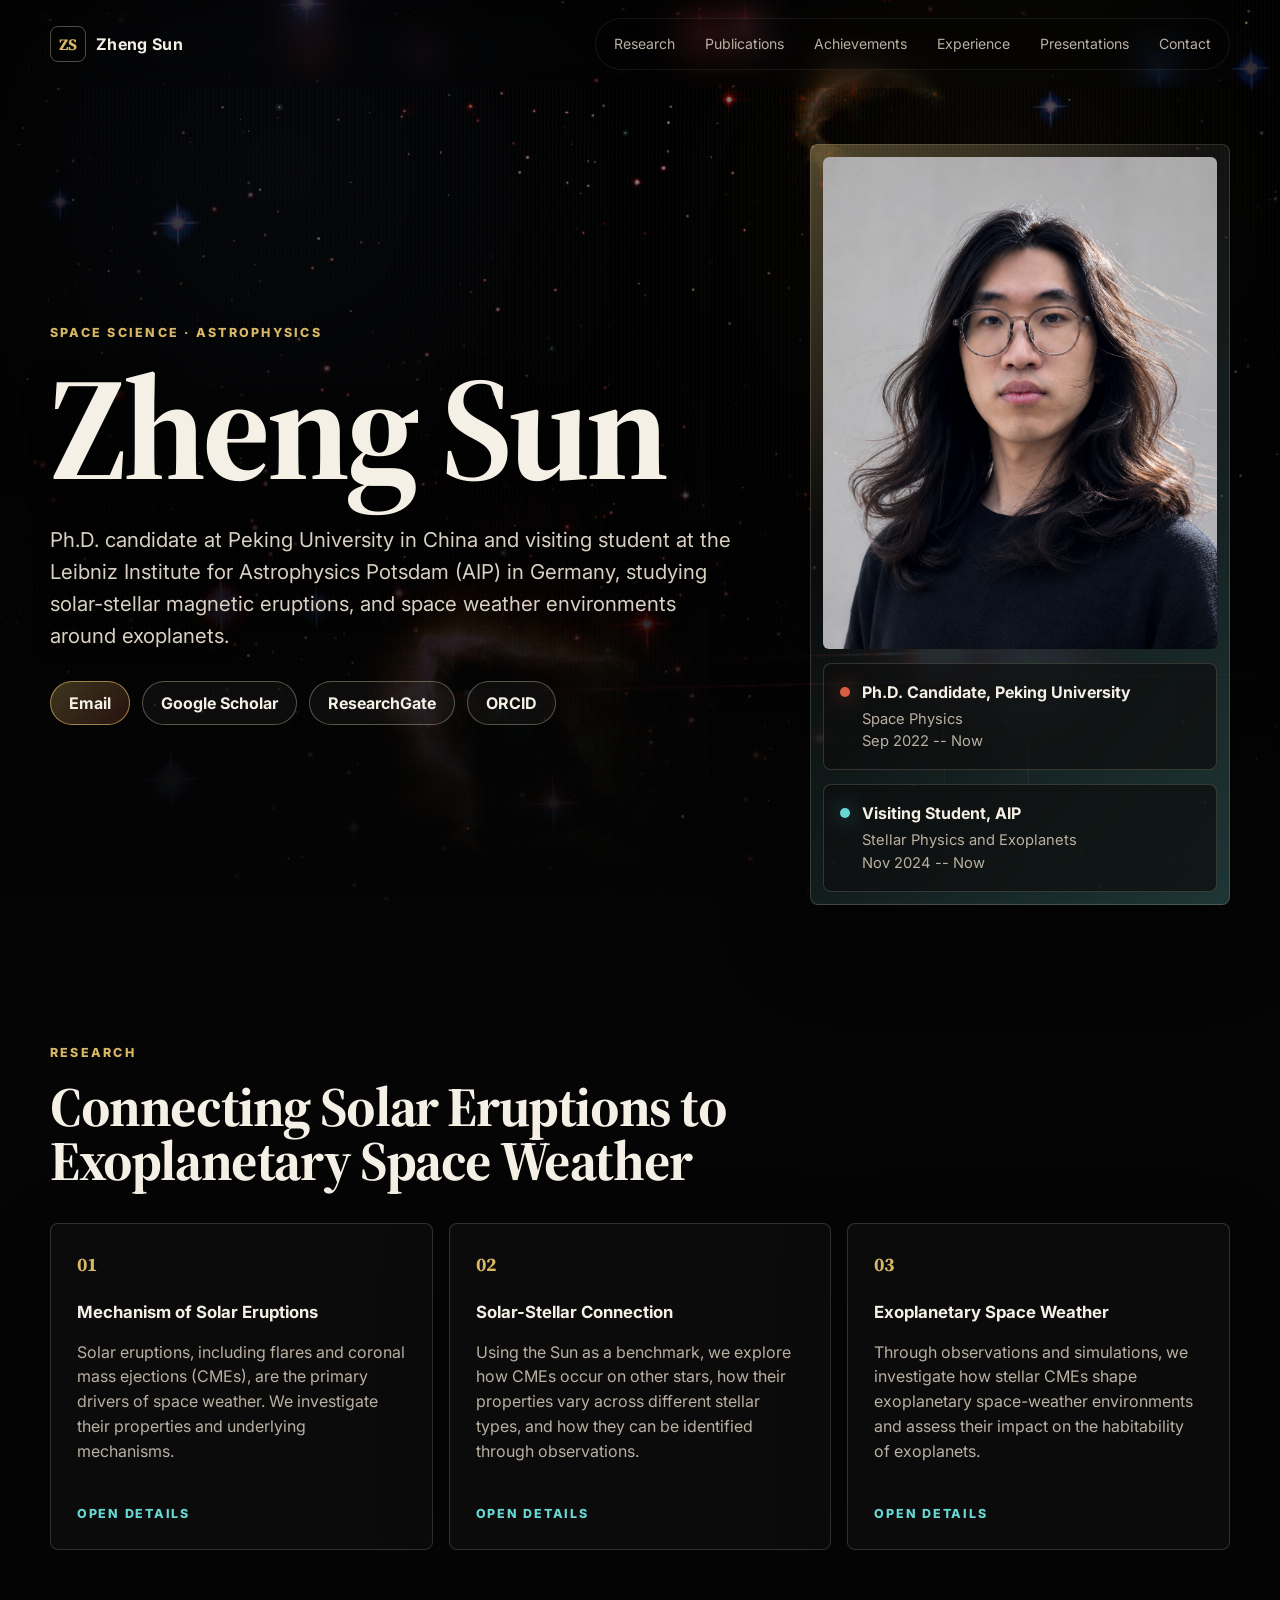
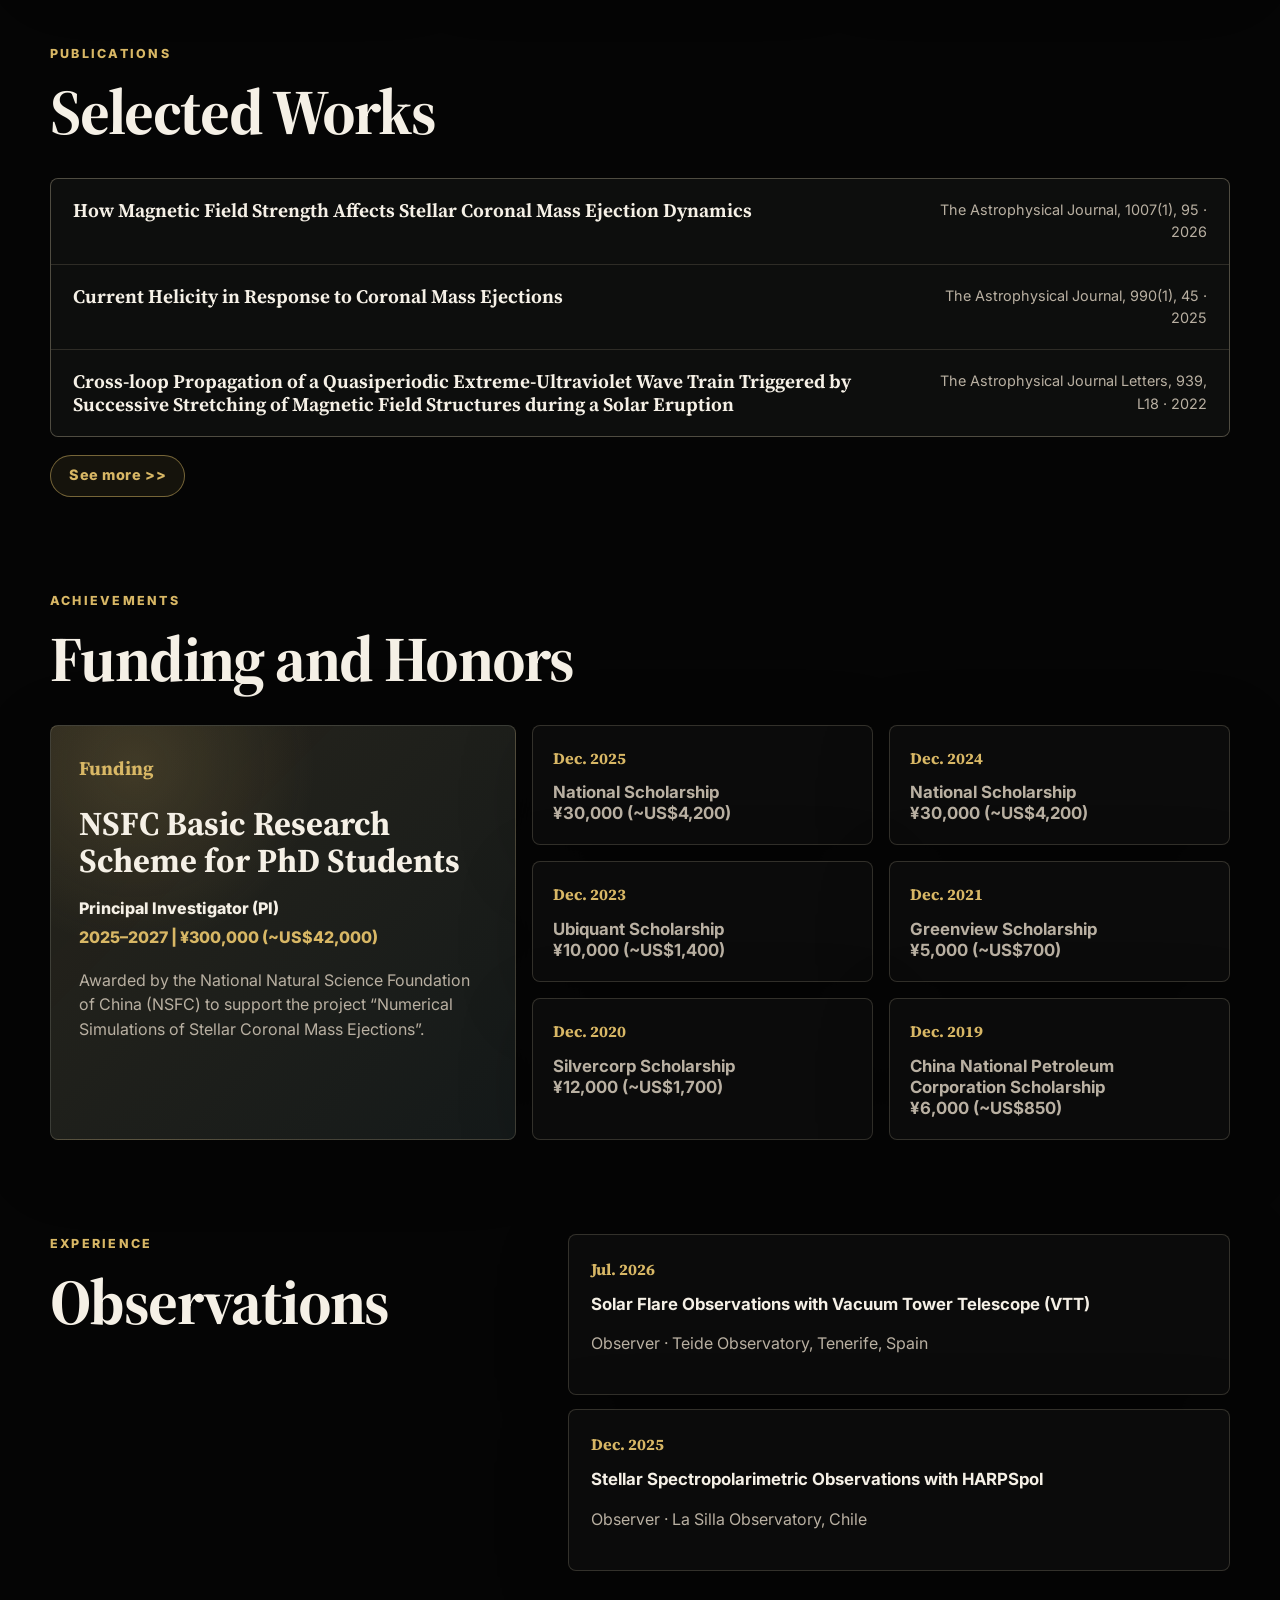
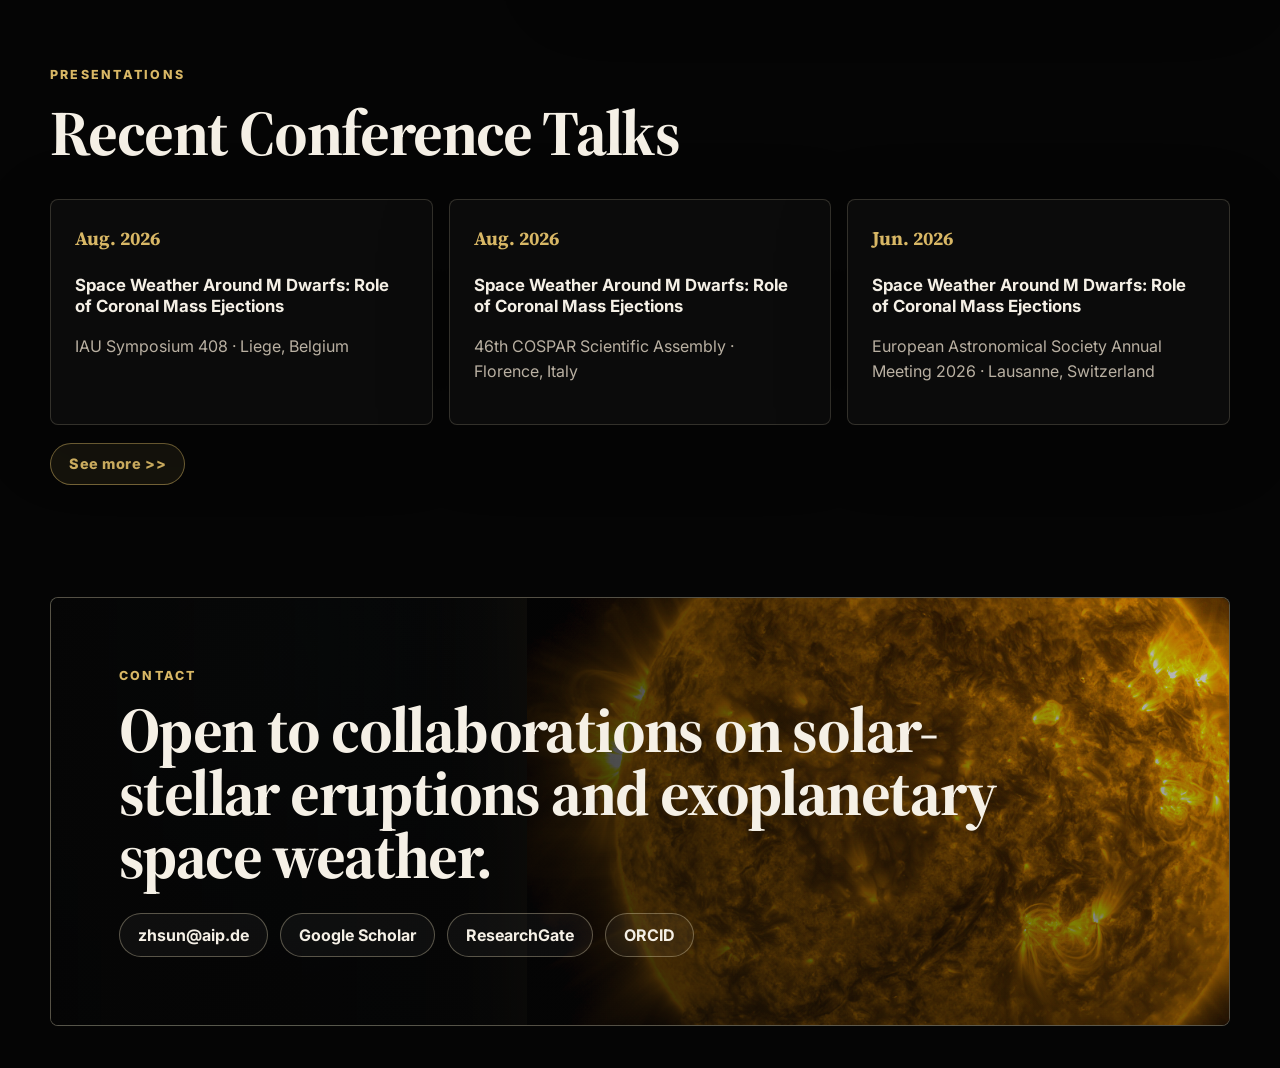
==== commit f927f727: "Hard wrap research heading" ====
--- a/index.html
+++ b/index.html
@@ -73,7 +73,7 @@
       href="https://fonts.googleapis.com/css2?family=Inter:wght@400;500;600;700;800&family=Source+Serif+4:opsz,wght@8..60,500;8..60,600;8..60,700&display=swap"
       rel="stylesheet"
     />
-    <link rel="stylesheet" href="styles.css" />
+    <link rel="stylesheet" href="styles.css?v=20260906-2" />
   </head>
   <body>
     <div class="site-shell">
@@ -158,7 +158,7 @@
         <section id="research" class="section-block">
           <div class="section-heading">
             <p class="eyebrow" data-i18n="researchEyebrow">Research</p>
-            <h2 data-i18n="researchTitle"><span class="heading-line">Connecting Solar Eruptions to</span><span class="heading-line">Exoplanetary Space Weather</span></h2>
+            <h2 data-i18n="researchTitle">Connecting Solar Eruptions to<br>Exoplanetary Space Weather</h2>
           </div>
           <div class="research-grid">
             <button class="research-card research-trigger" type="button" data-research-panel="0">
--- a/styles.css
+++ b/styles.css
@@ -331,11 +331,6 @@
 #research .section-heading h2 {
   max-width: 1120px;
   font-size: clamp(2.15rem, 4.35vw, 4rem);
-}
-
-.heading-line {
-  display: block;
-  white-space: nowrap;
 }
 
 .research-grid,
@@ -1045,10 +1040,6 @@
     max-height: calc(100vh - 28px);
   }
 
-  .heading-line {
-    white-space: normal;
-  }
-
   .research-dialog::after {
     display: none;
   }
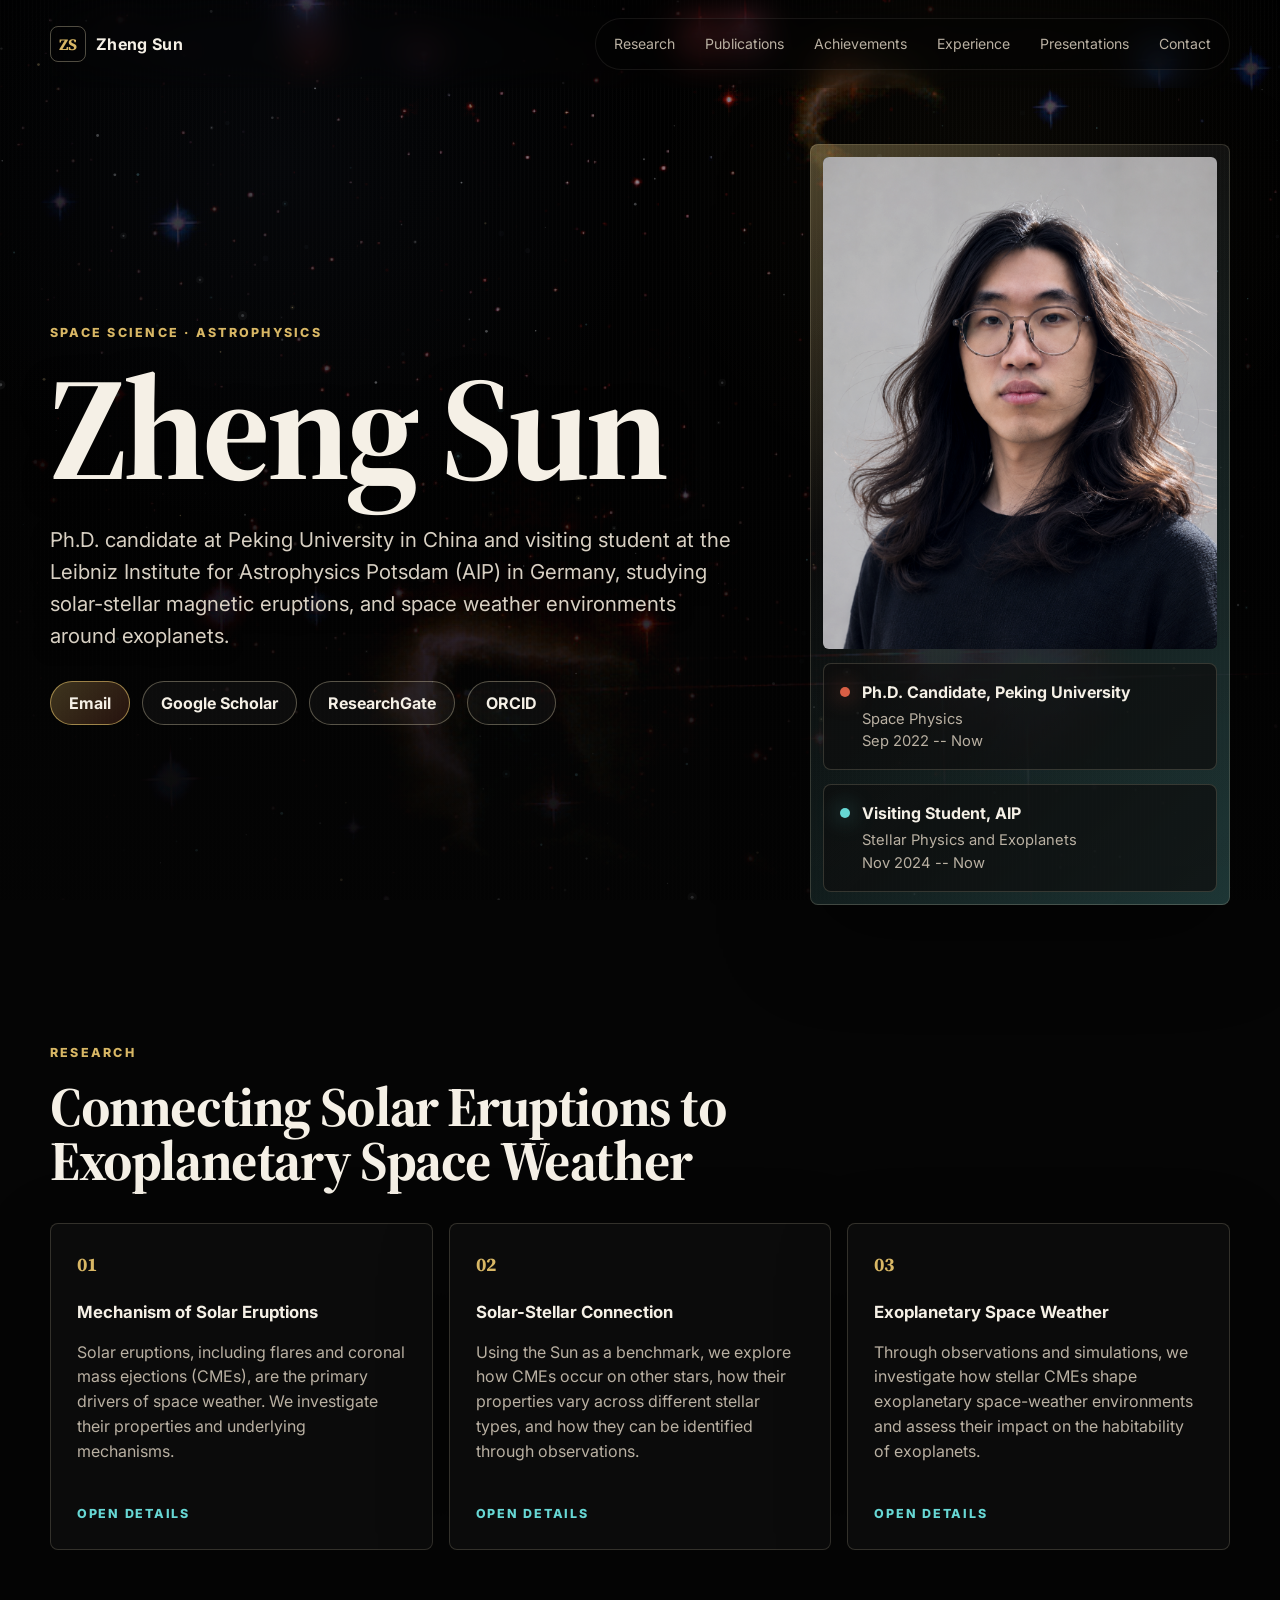
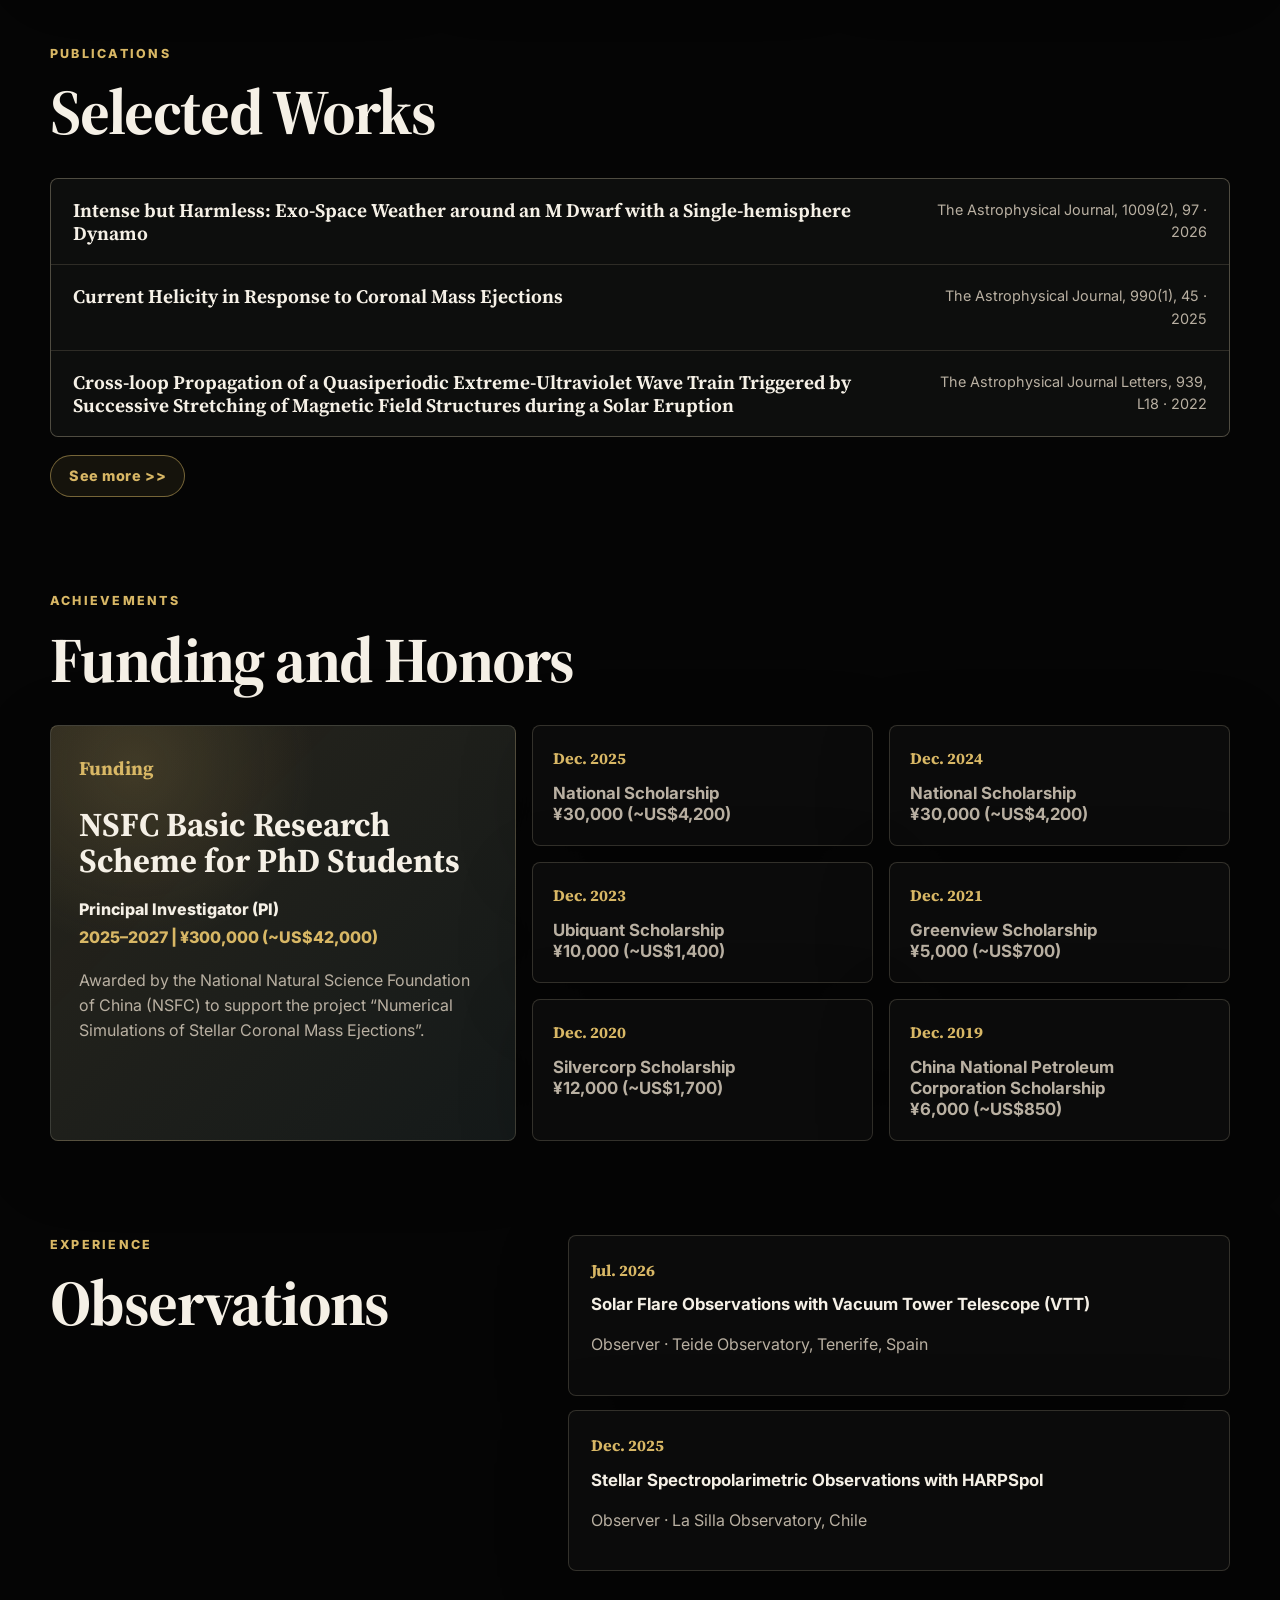
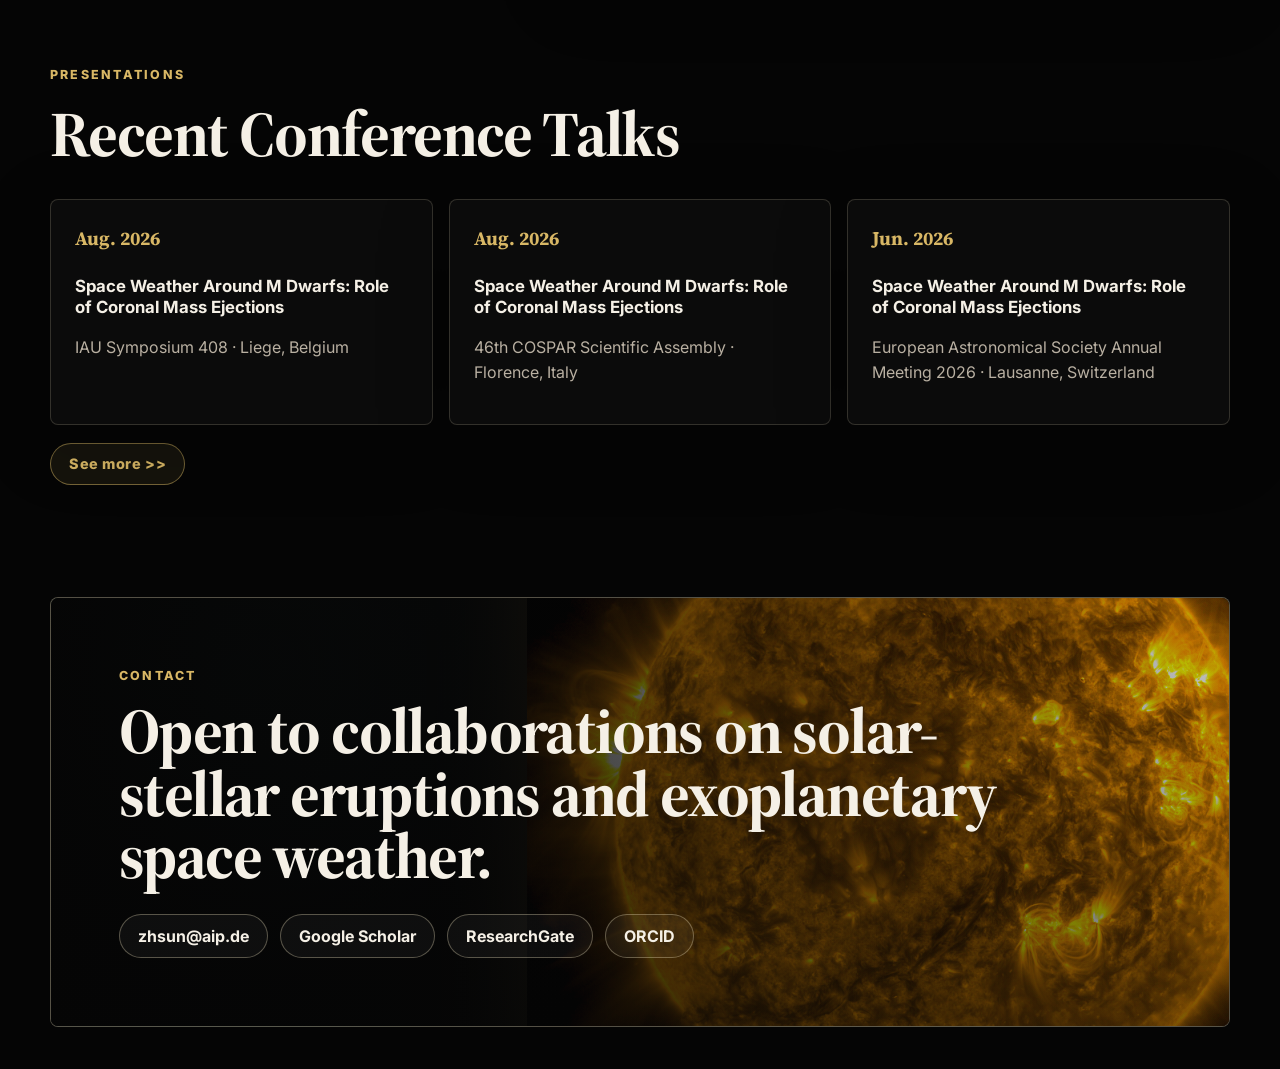
==== commit db2f3649: "Update published M dwarf paper and selected work" ====
--- a/index.html
+++ b/index.html
@@ -206,10 +206,10 @@
           </div>
           <ol class="publication-list">
             <li>
-              <a href="https://iopscience.iop.org/article/10.3847/1538-4357/ae884c" target="_blank" rel="noreferrer" data-i18n="pubSelected1">
-                How Magnetic Field Strength Affects Stellar Coronal Mass Ejection Dynamics
+              <a href="https://iopscience.iop.org/article/10.3847/1538-4357/ae976d/meta" target="_blank" rel="noreferrer" data-i18n="pubSelected1">
+                Intense but Harmless: Exo-Space Weather around an M Dwarf with a Single-hemisphere Dynamo
               </a>
-              <span>The Astrophysical Journal, 1007(1), 95 · 2026</span>
+              <span>The Astrophysical Journal, 1009(2), 97 · 2026</span>
             </li>
             <li>
               <a href="https://iopscience.iop.org/article/10.3847/1538-4357/adf18b/meta" target="_blank" rel="noreferrer" data-i18n="pubSelected2">
@@ -231,7 +231,7 @@
             <h3 data-i18n="firstAuthorPublications">First-author publications</h3>
             <ol class="compact-list">
               <li><strong>Z. Sun</strong>, J.D. Alvarado-Gómez, H. Tian, et al. (2026), A Stellar Coronal Mass Ejection Candidate Detected on the Young Solar-Type Star DS Tucana A with VLT/ESPRESSO, submitted to <em>The Astrophysical Journal</em>.</li>
-              <li><strong>Z. Sun</strong>, J.D. Alvarado-Gómez, H. Tian, et al. (2026), Intense but Harmless: Space Weather around an M dwarf, submitted to <em>The Astrophysical Journal</em>.</li>
+              <li><strong>Z. Sun</strong>, J.D. Alvarado-Gómez, H. Tian, et al. (2026), <a href="https://iopscience.iop.org/article/10.3847/1538-4357/ae976d/meta" target="_blank" rel="noreferrer">Intense but Harmless: Exo-Space Weather around an M Dwarf with a Single-hemisphere Dynamo</a>, <em>The Astrophysical Journal, 1009(2), 97</em>.</li>
               <li><strong>Z. Sun</strong>, J.D. Alvarado-Gómez &amp; H. Tian (2026). <a href="https://iopscience.iop.org/article/10.3847/1538-4357/ae884c" target="_blank" rel="noreferrer">How Magnetic Field Strength Affects Stellar Coronal Mass Ejection Dynamics</a>. <em>The Astrophysical Journal, 1007(1), 95.</em></li>
               <li><strong>Z. Sun</strong>, A.G.M. Pietrow, M. Druett, et al. (2026). <a href="https://www.aanda.org/articles/aa/full_html/2026/07/aa59875-26/aa59875-26.html" target="_blank" rel="noreferrer">Fine-scale downflows above flare ribbons captured by Solar Orbiter/EUI</a>. <em>Astronomy &amp; Astrophysics, 711, A279</em>.</li>
               <li><strong>Z. Sun</strong>, T. Li, X. Bian, et al. (2025). <a href="https://iopscience.iop.org/article/10.3847/1538-4357/adf18b/meta" target="_blank" rel="noreferrer">Current Helicity in Response to Coronal Mass Ejections</a>. <em>The Astrophysical Jounal, 990(1), 45.</em></li>
@@ -406,7 +406,7 @@
         </section>
       </main>
     </div>
-    <script src="script.js"></script>
+    <script src="script.js?v=20261001-publication"></script>
     <!-- <script src="script.js"></script> -->
   </body>
 </html>
